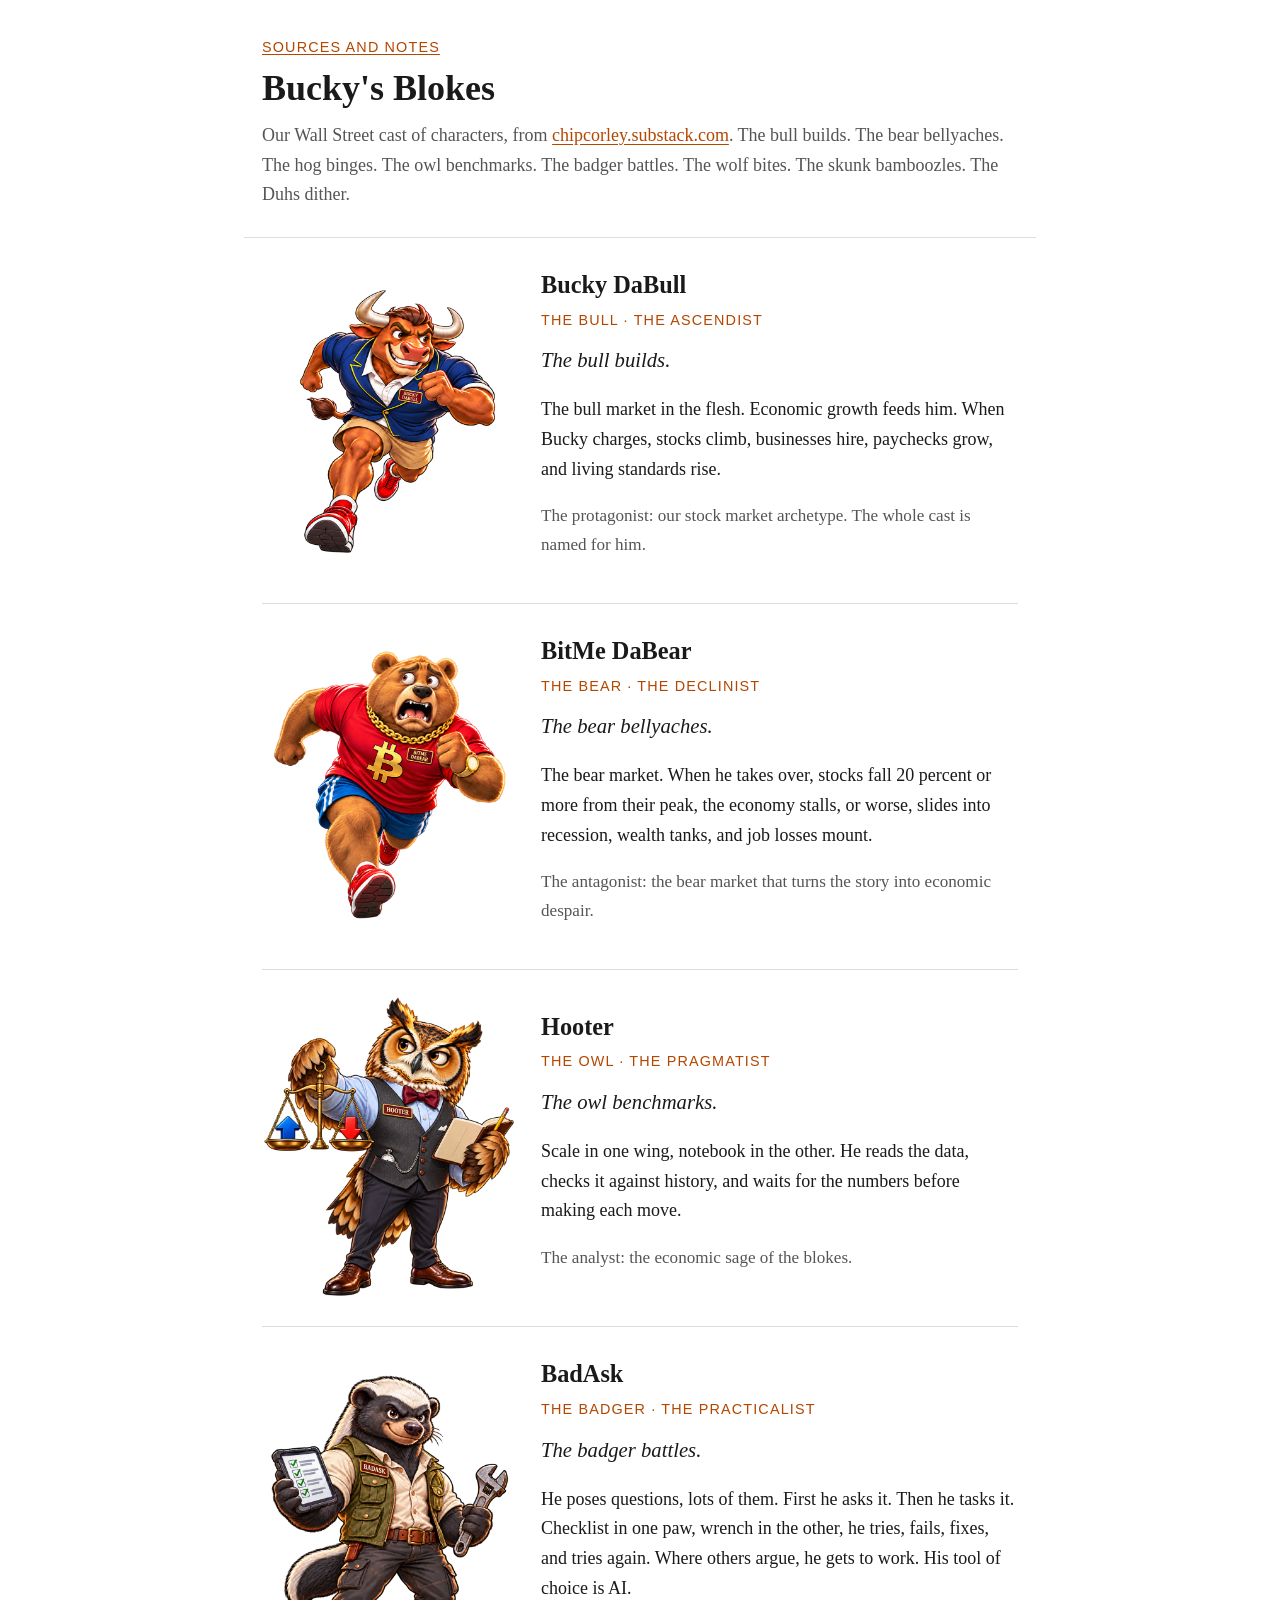
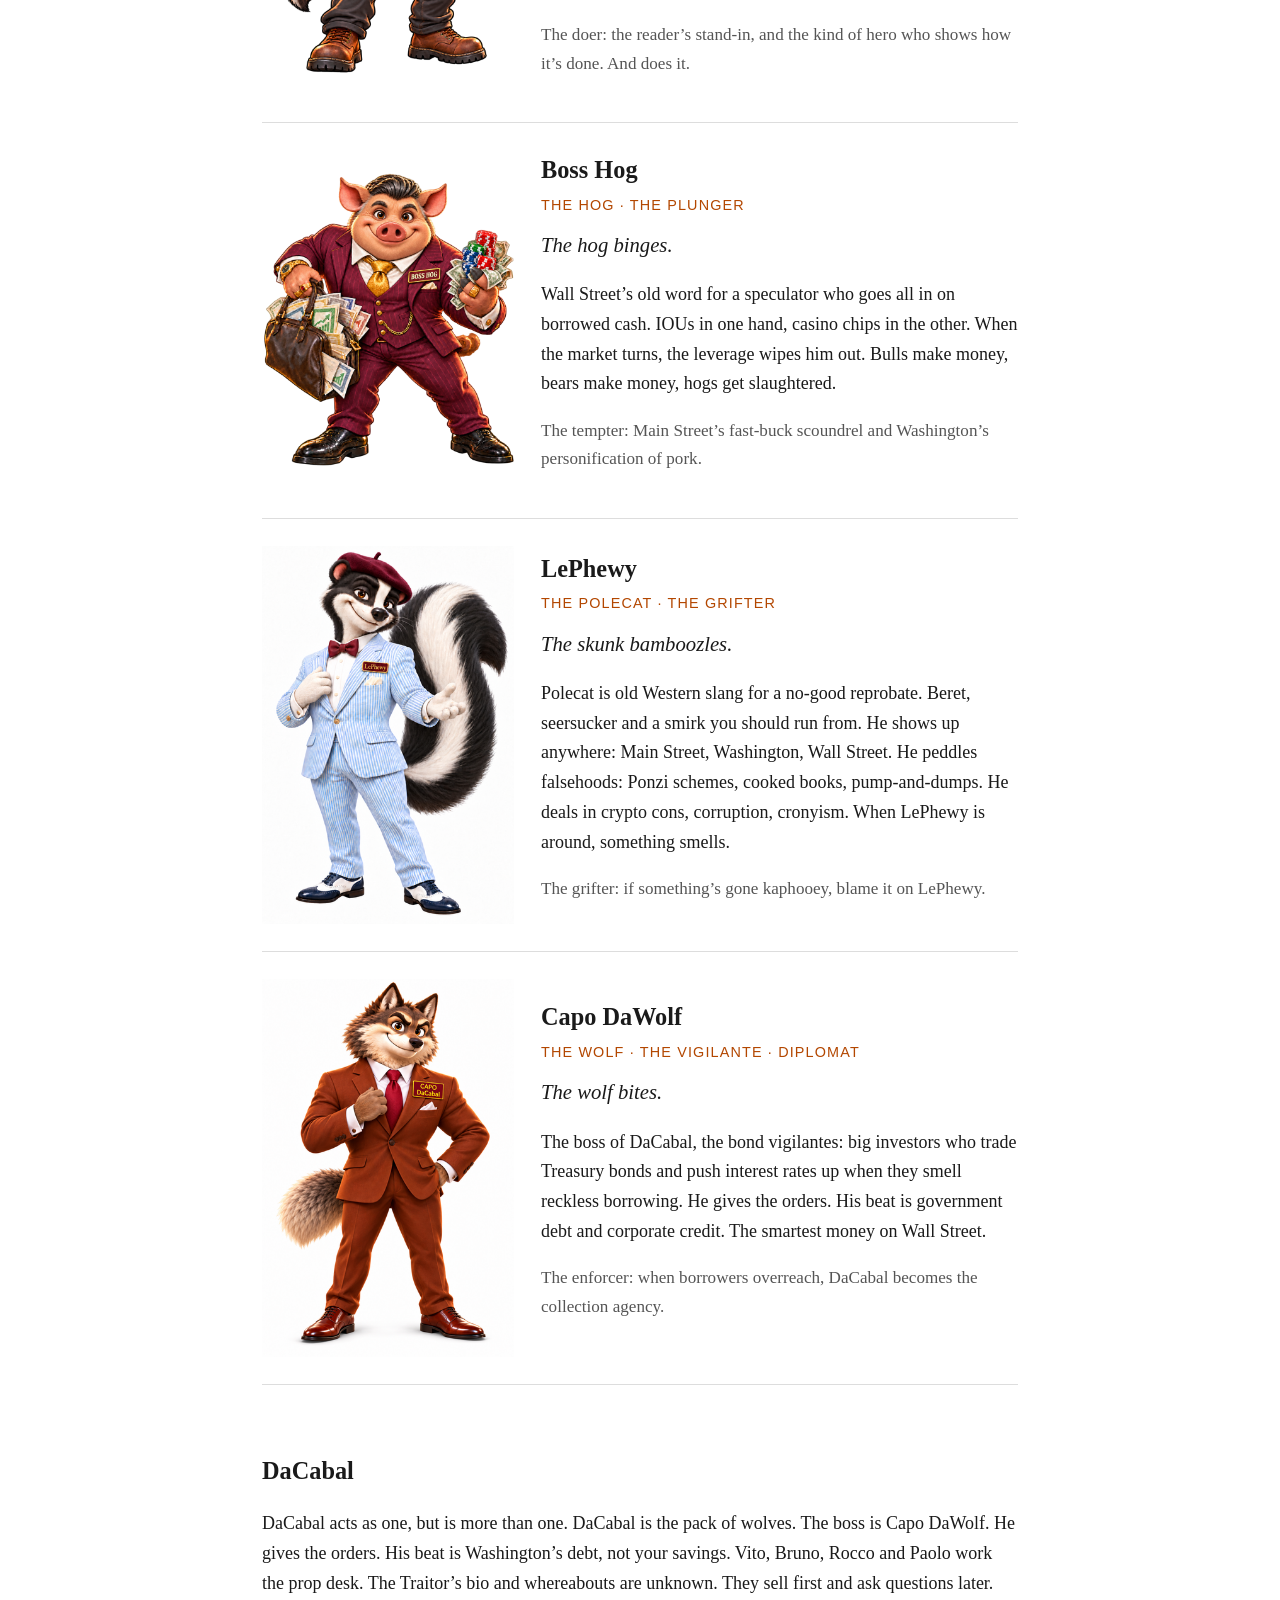
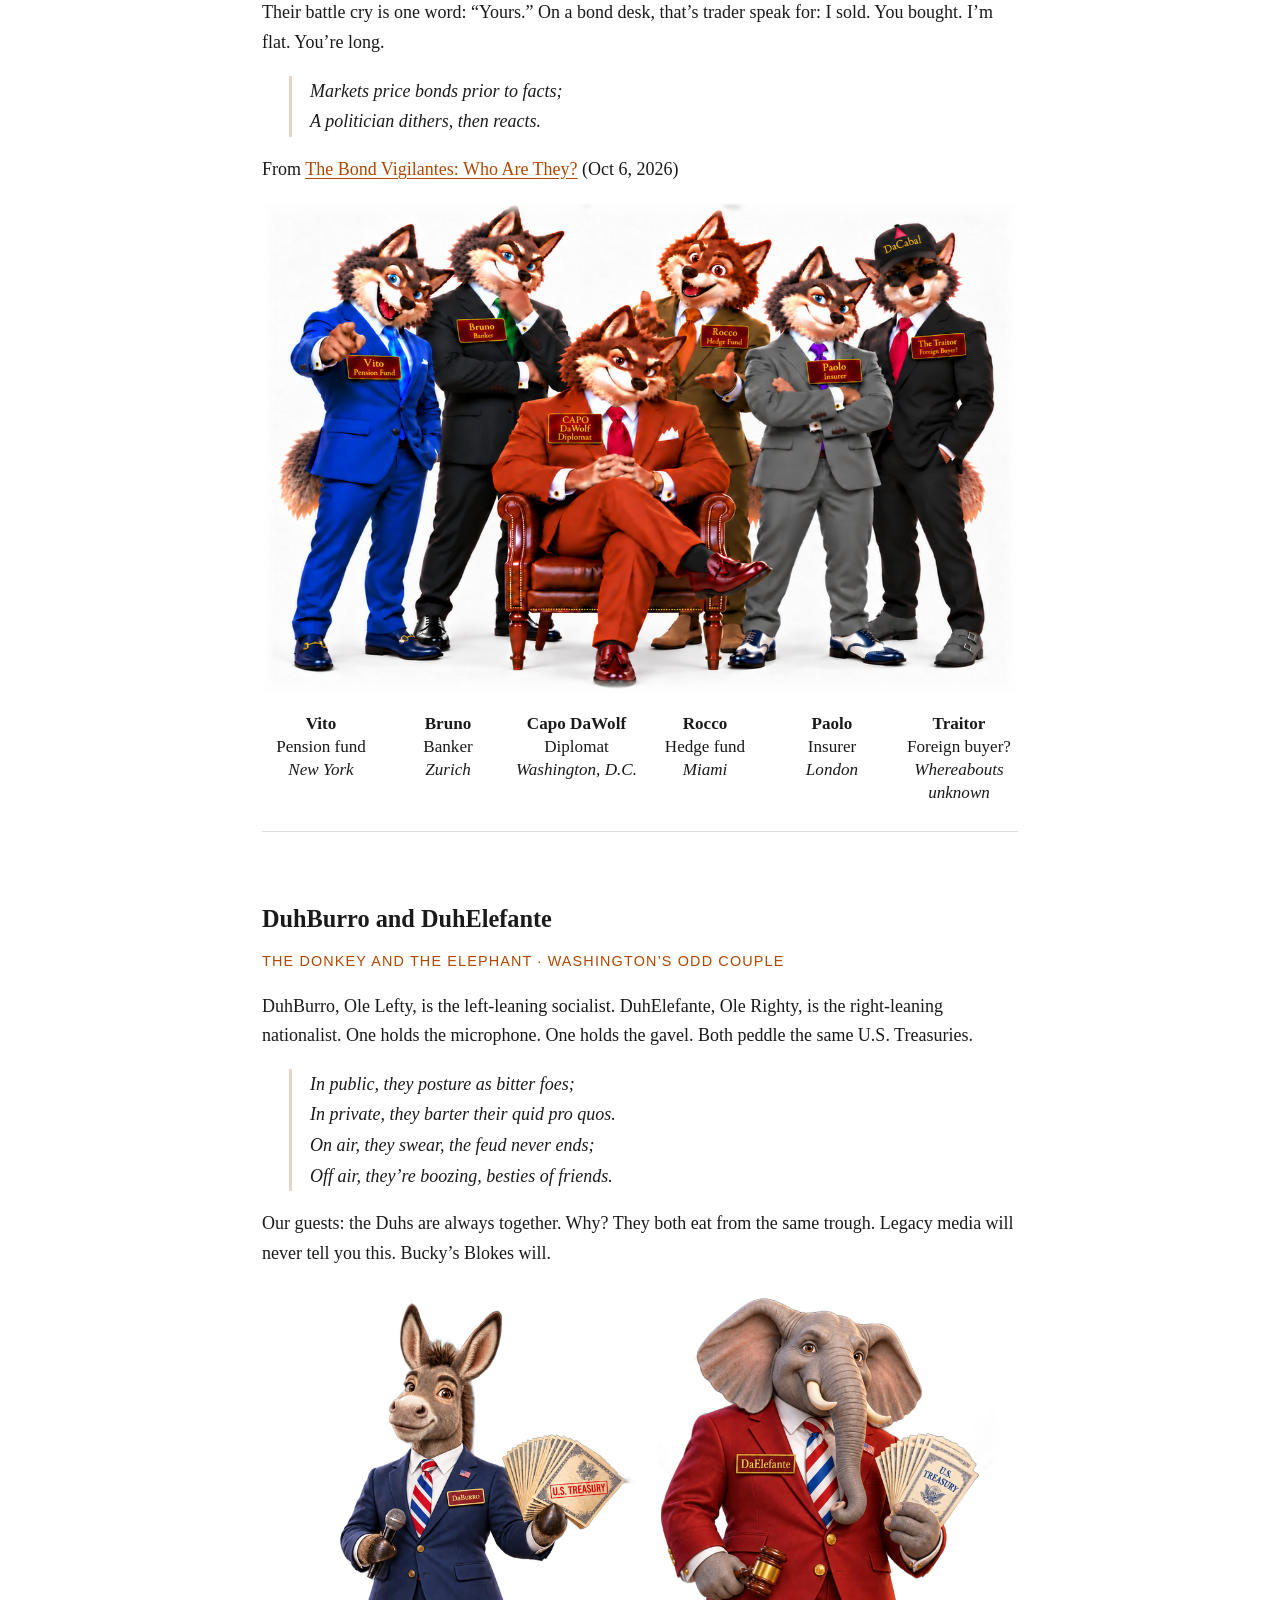
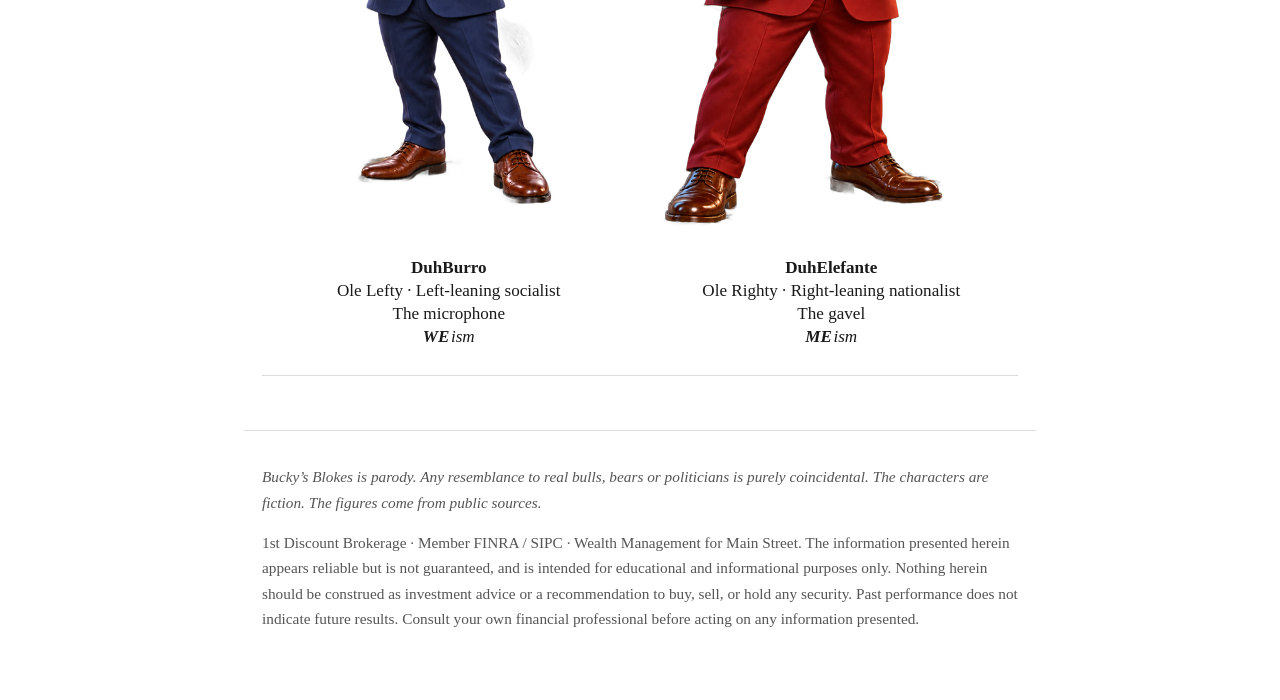
==== cast/index.html @ e404ce89 "Cast: Duhs' politics on the profile, couplet moved to DaCabal; episode: bridged six questions, every" ====
<!doctype html>
<html lang="en">
<head>
<meta charset="utf-8">
<meta name="viewport" content="width=device-width, initial-scale=1">
<title>Bucky's Blokes: The Cast</title>
<meta name="description" content="Meet Bucky's Blokes, the Wall Street cast of characters in William &quot;Chip&quot; Corley's Substack.">
<link rel="stylesheet" href="../assets/site.css?v=14">
</head>
<body>
<a class="skip" href="#main">Skip to content</a>
<header>
  <p class="kicker"><a href="../">Sources and Notes</a></p>
  <h1>Bucky's Blokes</h1>
  <p class="lead">Our Wall Street cast of characters, from <a href="https://chipcorley.substack.com">chipcorley.substack.com</a>. The bull builds. The bear bellyaches. The hog binges. The owl benchmarks. The badger battles. The wolf bites. The skunk bamboozles. The Duhs dither.</p>
</header>
<main id="main">
    <article class="bloke" id="bucky-dabull">
      <img src="../assets/cast/bucky-dabull.png?v=2" alt="A muscular bull in a navy blazer, khaki shorts and red sneakers, sprinting with a grin, wearing a BUCKY DABULL name tag." width="400" height="480">
      <div class="bloke-text">
        <h2>Bucky DaBull</h2>
        <p class="kicker">The Bull · The ascendist</p>
        <p class="verb">The bull builds.</p>
        <p>The bull market in the flesh. Economic growth feeds him. When Bucky charges, stocks climb, businesses hire, paychecks grow, and living standards rise.</p>
        <p class="role">The protagonist: our stock market archetype. The whole cast is named for him.</p>
      </div>
    </article>
    <article class="bloke" id="bitme-dabear">
      <img src="../assets/cast/bitme-dabear.png?v=2" alt="A wide-eyed bear in a red Bitcoin T-shirt, blue shorts, gold chain and red sneakers, running in alarm, wearing a BITME DABEAR name tag." width="400" height="480">
      <div class="bloke-text">
        <h2>BitMe DaBear</h2>
        <p class="kicker">The Bear · The declinist</p>
        <p class="verb">The bear bellyaches.</p>
        <p>The bear market. When he takes over, stocks fall 20 percent or more from their peak, the economy stalls, or worse, slides into recession, wealth tanks, and job losses mount.</p>
        <p class="role">The antagonist: the bear market that turns the story into economic despair.</p>
      </div>
    </article>
    <article class="bloke" id="hooter">
      <img src="../assets/cast/hooter.png?v=2" alt="An owl in a bow tie and vest holding a balance scale with an up arrow and a down arrow, and a notebook and pencil, wearing a HOOTER name tag." width="400" height="480">
      <div class="bloke-text">
        <h2>Hooter</h2>
        <p class="kicker">The Owl · The pragmatist</p>
        <p class="verb">The owl benchmarks.</p>
        <p>Scale in one wing, notebook in the other. He reads the data, checks it against history, and waits for the numbers before making each move.</p>
        <p class="role">The analyst: the economic sage of the blokes.</p>
      </div>
    </article>
    <article class="bloke" id="badask">
      <img src="../assets/cast/badask.png?v=2" alt="A badger in a work vest, cargo pants and boots, holding a checklist tablet and a wrench, wearing a BADASK name tag." width="400" height="480">
      <div class="bloke-text">
        <h2>BadAsk</h2>
        <p class="kicker">The Badger · The practicalist</p>
        <p class="verb">The badger battles.</p>
        <p>He poses questions, lots of them. First he asks it. Then he tasks it. Checklist in one paw, wrench in the other, he tries, fails, fixes, and tries again. Where others argue, he gets to work. His tool of choice is AI.</p>
        <p class="role">The doer: the reader’s stand-in, and the kind of hero who shows how it’s done. And does it.</p>
      </div>
    </article>
    <article class="bloke" id="boss-hog">
      <img src="../assets/cast/boss-hog.png?v=2" alt="A hog in a maroon pinstripe suit and gold tie, carrying a bag stuffed with stock certificates and a fistful of casino chips and cash, wearing a BOSS HOG name tag." width="400" height="480">
      <div class="bloke-text">
        <h2>Boss Hog</h2>
        <p class="kicker">The Hog · The plunger</p>
        <p class="verb">The hog binges.</p>
        <p>Wall Street’s old word for a speculator who goes all in on borrowed cash. IOUs in one hand, casino chips in the other. When the market turns, the leverage wipes him out. Bulls make money, bears make money, hogs get slaughtered.</p>
        <p class="role">The tempter: Main Street’s fast-buck scoundrel and Washington’s personification of pork.</p>
      </div>
    </article>
    <article class="bloke" id="lephewy">
      <img src="../assets/cast/lephewy.png?v=1" alt="A smiling skunk in a red beret, a light blue seersucker suit and a red bow tie, one paw on his lapel and the other held out, wearing a LePhewy name tag." width="400" height="600">
      <div class="bloke-text">
        <h2>LePhewy</h2>
        <p class="kicker">The Polecat · The grifter</p>
        <p class="verb">The skunk bamboozles.</p>
        <p>Polecat is old Western slang for a no-good reprobate. Beret, seersucker and a smirk you should run from. He shows up anywhere: Main Street, Washington, Wall Street. He peddles falsehoods: Ponzi schemes, cooked books, pump-and-dumps. He deals in crypto cons, corruption, cronyism. When LePhewy is around, something smells.</p>
        <p class="role">The grifter: if something’s gone kaphooey, blame it on LePhewy.</p>
      </div>
    </article>
    <article class="bloke" id="capo-dawolf">
      <img src="../assets/cast/capo-dawolf.png?v=2" alt="A red-brown wolf in a rust-colored suit and red tie, one paw on his lapel and one on his hip, wearing a CAPO DaCabal name tag." width="400" height="600">
      <div class="bloke-text">
        <h2>Capo DaWolf</h2>
        <p class="kicker">The Wolf · The vigilante · Diplomat</p>
        <p class="verb">The wolf bites.</p>
        <p>The boss of DaCabal, the bond vigilantes: big investors who trade Treasury bonds and push interest rates up when they smell reckless borrowing. He gives the orders. His beat is government debt and corporate credit. The smartest money on Wall Street.</p>
        <p class="role">The enforcer: when borrowers overreach, DaCabal becomes the collection agency.</p>
      </div>
    </article>
    <section class="cabal" id="da-cabal" aria-labelledby="da-cabal-h">
      <h2 id="da-cabal-h">DaCabal</h2>
      <p>DaCabal acts as one, but is more than one. DaCabal is the pack of wolves. The boss is Capo DaWolf. He gives the orders. His beat is Washington’s debt, not your savings. Vito, Bruno, Rocco and Paolo work the prop desk. The Traitor’s bio and whereabouts are unknown. They sell first and ask questions later. Their battle cry is one word: “Yours.” On a bond desk, that’s trader speak for: I sold. You bought. I’m flat. You’re long.</p>
      <p class="verse"><em>Markets price bonds prior to facts;<br>
      A politician dithers, then reacts.</em></p>
      <p class="role">From <a href="https://chipcorley.substack.com/p/the-bond-vigilantes-who-are-they">The Bond Vigilantes: Who Are They?</a> (Oct 6, 2026)</p>
      <img class="crew" src="../assets/cast/dacabal-crew.png?v=8" alt="Six suited wolves on white. Capo DaWolf, Diplomat, in a rust suit and oxblood tassel loafers, sits in a leather chair. Around him: Vito, Pension Fund, in royal blue with navy horsebit loafers; Bruno, Banker, in black pinstripe with black oxfords; Rocco, Hedge Fund, in olive with tan suede Chelsea boots; Paolo, Insurer, in gray with navy-and-white spectator shoes; and a wolf in a DaCabal cap and sunglasses whose name tag reads The Traitor, Foreign Buyer?, in black with gray monk-strap shoes." width="1200" height="779">
      <ul class="crew-grid">
        <li><b>Vito</b>Pension fund<br><i>New York</i></li>
        <li><b>Bruno</b>Banker<br><i>Zurich</i></li>
        <li><b>Capo DaWolf</b>Diplomat<br><i>Washington,&nbsp;D.C.</i></li>
        <li><b>Rocco</b>Hedge fund<br><i>Miami</i></li>
        <li><b>Paolo</b>Insurer<br><i>London</i></li>
        <li><b>Traitor</b>Foreign buyer?<br><i style="white-space:normal">Whereabouts unknown</i></li>
      </ul>
    </section>
    <section class="cabal" id="duhburro-duhelefante" aria-labelledby="duh-h">
      <h2 id="duh-h">DuhBurro and DuhElefante</h2>
      <p class="kicker">The Donkey and the Elephant · Washington’s odd couple</p>
      <p>DuhBurro, Ole Lefty, is the left-leaning socialist. DuhElefante, Ole Righty, is the right-leaning nationalist. One holds the microphone. One holds the gavel. Both peddle the same U.S.&nbsp;Treasuries.</p>
      <p class="verse"><em>In public, they posture as bitter foes;<br>
      In private, they barter their quid pro quos.<br>
      On air, they swear, the feud never ends;<br>
      Off air, they’re boozing, besties of friends.</em></p>
      <p class="role">Our guests: the Duhs are always together. Why? They both eat from the same trough. Legacy media will never tell you this. Bucky’s Blokes will.</p>
      <img class="crew" src="../assets/cast/duh-pair.png?v=1" alt="A donkey in a navy suit holding a microphone and an elephant in a red suit holding a gavel, standing side by side on white, each fanning a stack of U.S. Treasury notes." width="1200" height="874">
      <ul class="crew-grid duo">
        <li><b>DuhBurro</b>Ole Lefty · Left-leaning socialist<br>The microphone<br><i><strong>WE</strong>ism</i></li>
        <li><b>DuhElefante</b>Ole Righty · Right-leaning nationalist<br>The gavel<br><i><strong>ME</strong>ism</i></li>
      </ul>
    </section>
</main>
<footer>
  <p><em>Bucky’s Blokes is parody. Any resemblance to real bulls, bears or politicians is purely coincidental. The characters are fiction. The figures come from public sources.</em></p>
  <p>1st Discount Brokerage · Member FINRA / SIPC · Wealth Management for Main Street. The information presented herein appears reliable but is not guaranteed, and is intended for educational and informational purposes only. Nothing herein should be construed as investment advice or a recommendation to buy, sell, or hold any security. Past performance does not indicate future results. Consult your own financial professional before acting on any information presented.</p>
</footer>
</body>
</html>
---- assets/site.css ----
:root {
  --bg: #ffffff;
  --text: #1a1a1a;
  --muted: #555555;
  --accent: #b34700;
  --rule: #dddddd;
  --card: #f7f5f2;
}
@media (prefers-color-scheme: dark) {
  :root {
    --bg: #121212;
    --text: #f2f2f2;
    --muted: #b8b8b8;
    --accent: #ff9a4d;
    --rule: #333333;
    --card: #1c1c1c;
  }
}
* { box-sizing: border-box; }
html { font-size: 112.5%; }
body {
  margin: 0;
  background: var(--bg);
  color: var(--text);
  font-family: Georgia, "Times New Roman", serif;
  line-height: 1.65;
}
.skip {
  position: absolute; left: -9999px; top: 0;
  background: var(--accent); color: var(--bg); padding: 0.5rem 1rem;
}
.skip:focus { left: 1rem; }
header, main, footer { max-width: 44rem; margin: 0 auto; padding: 0 1rem; }
header { padding-top: 2rem; border-bottom: 1px solid var(--rule); }
.kicker {
  font-family: Arial, Helvetica, sans-serif; font-size: 0.8rem;
  letter-spacing: 0.08em; text-transform: uppercase; color: var(--accent); margin: 0;
}
h1 { font-size: 2rem; line-height: 1.2; margin: 0.4rem 0 0.6rem; }
h2 { font-size: 1.35rem; margin: 2.2rem 0 0.6rem; }
.lead { color: var(--muted); margin: 0 0 1.5rem; }
a { color: var(--accent); text-underline-offset: 0.15em; }
a:focus-visible { outline: 3px solid var(--accent); outline-offset: 2px; }
.note { background: var(--card); border-left: 4px solid var(--accent); padding: 0.8rem 1rem; margin: 1rem 0; }
.note p { margin: 0; }
ul.articles { list-style: none; padding: 0; }
ul.articles li { padding: 0.9rem 0; border-bottom: 1px solid var(--rule); }
ul.articles .date { display: block; color: var(--muted); font-size: 0.9rem; }
footer { margin-top: 3rem; padding-top: 1rem; padding-bottom: 3rem; border-top: 1px solid var(--rule); color: var(--muted); font-size: 0.85rem; }

/* Collapsible articles and sections */
.visually-hidden { position: absolute; width: 1px; height: 1px; overflow: hidden; clip: rect(0 0 0 0); white-space: nowrap; }
details.article { border-bottom: 1px solid var(--rule); }
details.article > summary {
  display: grid; grid-template-columns: 8.5rem 1fr; gap: 1rem; align-items: baseline;
  padding: 1rem 0; cursor: pointer; list-style: none; font-size: 1.25rem; font-weight: bold;
}
details.article > summary::-webkit-details-marker, details.section > summary::-webkit-details-marker { display: none; }
details.article > summary .date {
  font-family: Arial, Helvetica, sans-serif; font-size: 0.85rem; font-weight: normal; color: var(--muted);
}
details.article > summary .title::before, details.section > summary h3::before {
  content: "\25B8"; display: inline-block; width: 1.2em; color: var(--accent);
}
details[open].article > summary .title::before, details[open].section > summary h3::before { content: "\25BE"; }
.article-body { padding: 0 0 1rem 9.5rem; }
details.section > summary { cursor: pointer; list-style: none; }
details.section > summary h3 { display: inline; font-size: 1.1rem; margin: 0; }
details.section { padding: 0.5rem 0; }
.section-body { padding: 0.3rem 0 0.6rem 1.2em; }
summary:focus-visible { outline: 3px solid var(--accent); outline-offset: 3px; }
@media (max-width: 36rem) {
  details.article > summary { grid-template-columns: 1fr; gap: 0.2rem; }
  .article-body { padding-left: 0; }
}

/* Footnotes group under each article title */
details.group > summary { cursor: pointer; list-style: none; padding: 0.4rem 0; }
details.group > summary::-webkit-details-marker { display: none; }
details.group > summary h3 { display: inline; font-size: 1.15rem; margin: 0; }
details.group > summary h3::before { content: "\25B8"; display: inline-block; width: 1.2em; color: var(--accent); }
details[open].group > summary h3::before { content: "\25BE"; }
.group-body { padding-left: 1.2em; }
details.section > summary h4 { display: inline; font-size: 1.05rem; margin: 0; }
details.section > summary h4::before { content: "\25B8"; display: inline-block; width: 1.2em; color: var(--accent); }
details[open].section > summary h4::before { content: "\25BE"; }

/* Bucky's Blokes cast page */
.cast-link { margin: 1.2rem 0 0.4rem; font-weight: bold; }
article.bloke { display: grid; grid-template-columns: 14rem 1fr; gap: 1.5rem; align-items: center; padding: 1.5rem 0; border-bottom: 1px solid var(--rule); }
article.bloke img { width: 100%; height: auto; }
article.bloke h2 { margin: 0 0 0.2rem; }
article.bloke .kicker { margin-bottom: 0.6rem; }
article.bloke .verb { font-style: italic; font-size: 1.15rem; margin: 0 0 0.5rem; }
article.bloke .role { color: var(--muted); font-size: 0.95rem; }
@media (max-width: 36rem) { article.bloke { grid-template-columns: 1fr; } article.bloke img { max-width: 16rem; } }
section.cabal { padding: 1.5rem 0; border-bottom: 1px solid var(--rule); }
section.cabal img.crew { width: 100%; height: auto; border-radius: 6px; }
ul.crew-grid { list-style: none; padding: 0; margin: 1rem 0 0; display: grid; grid-template-columns: repeat(4, 1fr); gap: 1rem; }
ul.crew-grid li { text-align: center; }
ul.crew-grid img { width: 100%; height: auto; display: block; }
ul.crew-grid b { display: block; }
@media (max-width: 36rem) { ul.crew-grid { grid-template-columns: repeat(2, 1fr); } }
p.traitor { text-align: center; margin-top: 1rem; }
ul.crew-grid.six, ul.crew-grid { grid-template-columns: repeat(6, 1fr); gap: 0.5rem; margin-top: 0.5rem; }
ul.crew-grid li { font-size: 0.95rem; line-height: 1.35; }
@media (max-width: 36rem) { ul.crew-grid { grid-template-columns: repeat(3, 1fr); } }
ul.crew-grid i { white-space: nowrap; }
ul.crew-grid.duo { grid-template-columns: repeat(2, 1fr); }

.verse{margin:1em 0 1em 1.5em;padding-left:1em;border-left:3px solid #e2d6c8;line-height:1.7}
ul.crew-grid i strong { margin-right: 1.5px; }
.cast-nav { margin-top: 1.5rem; }
.cast-nav ul { list-style: none; padding: 0; display: flex; flex-wrap: wrap; gap: 0.5rem 1.5rem; }
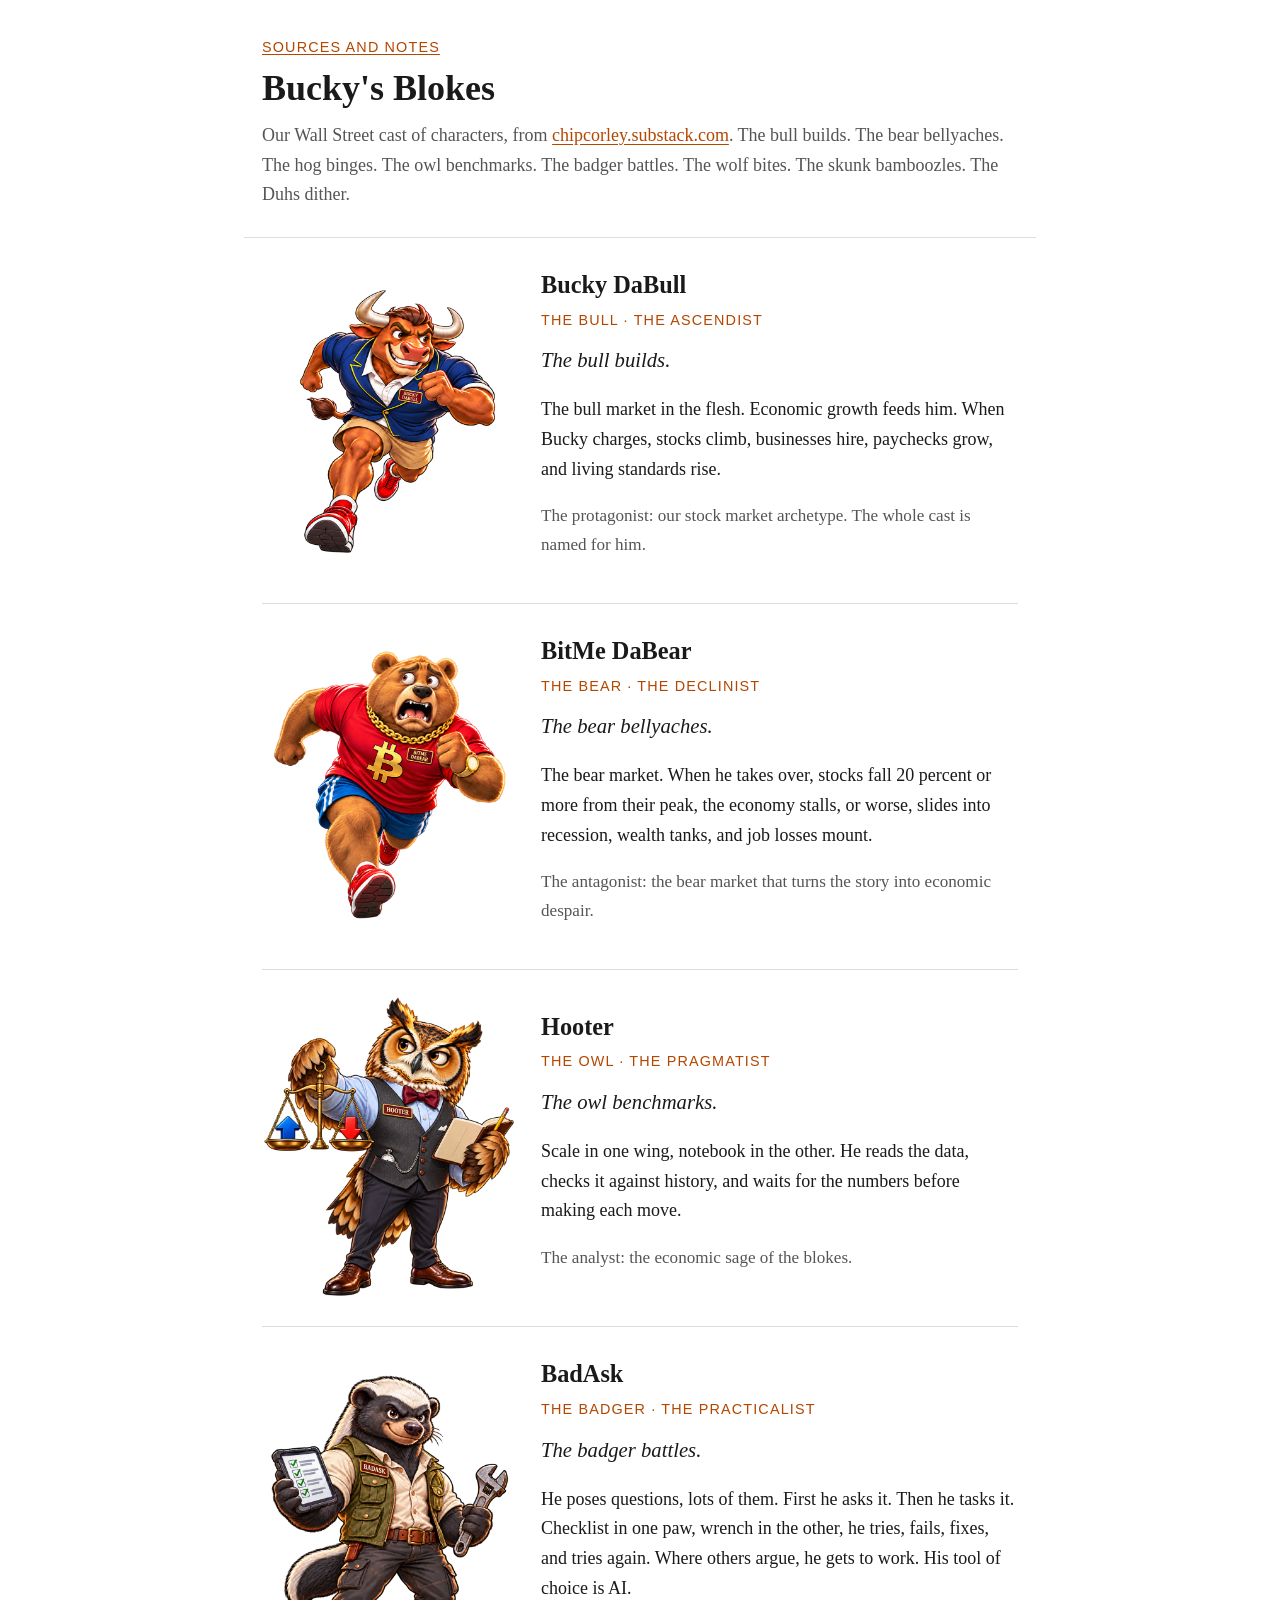
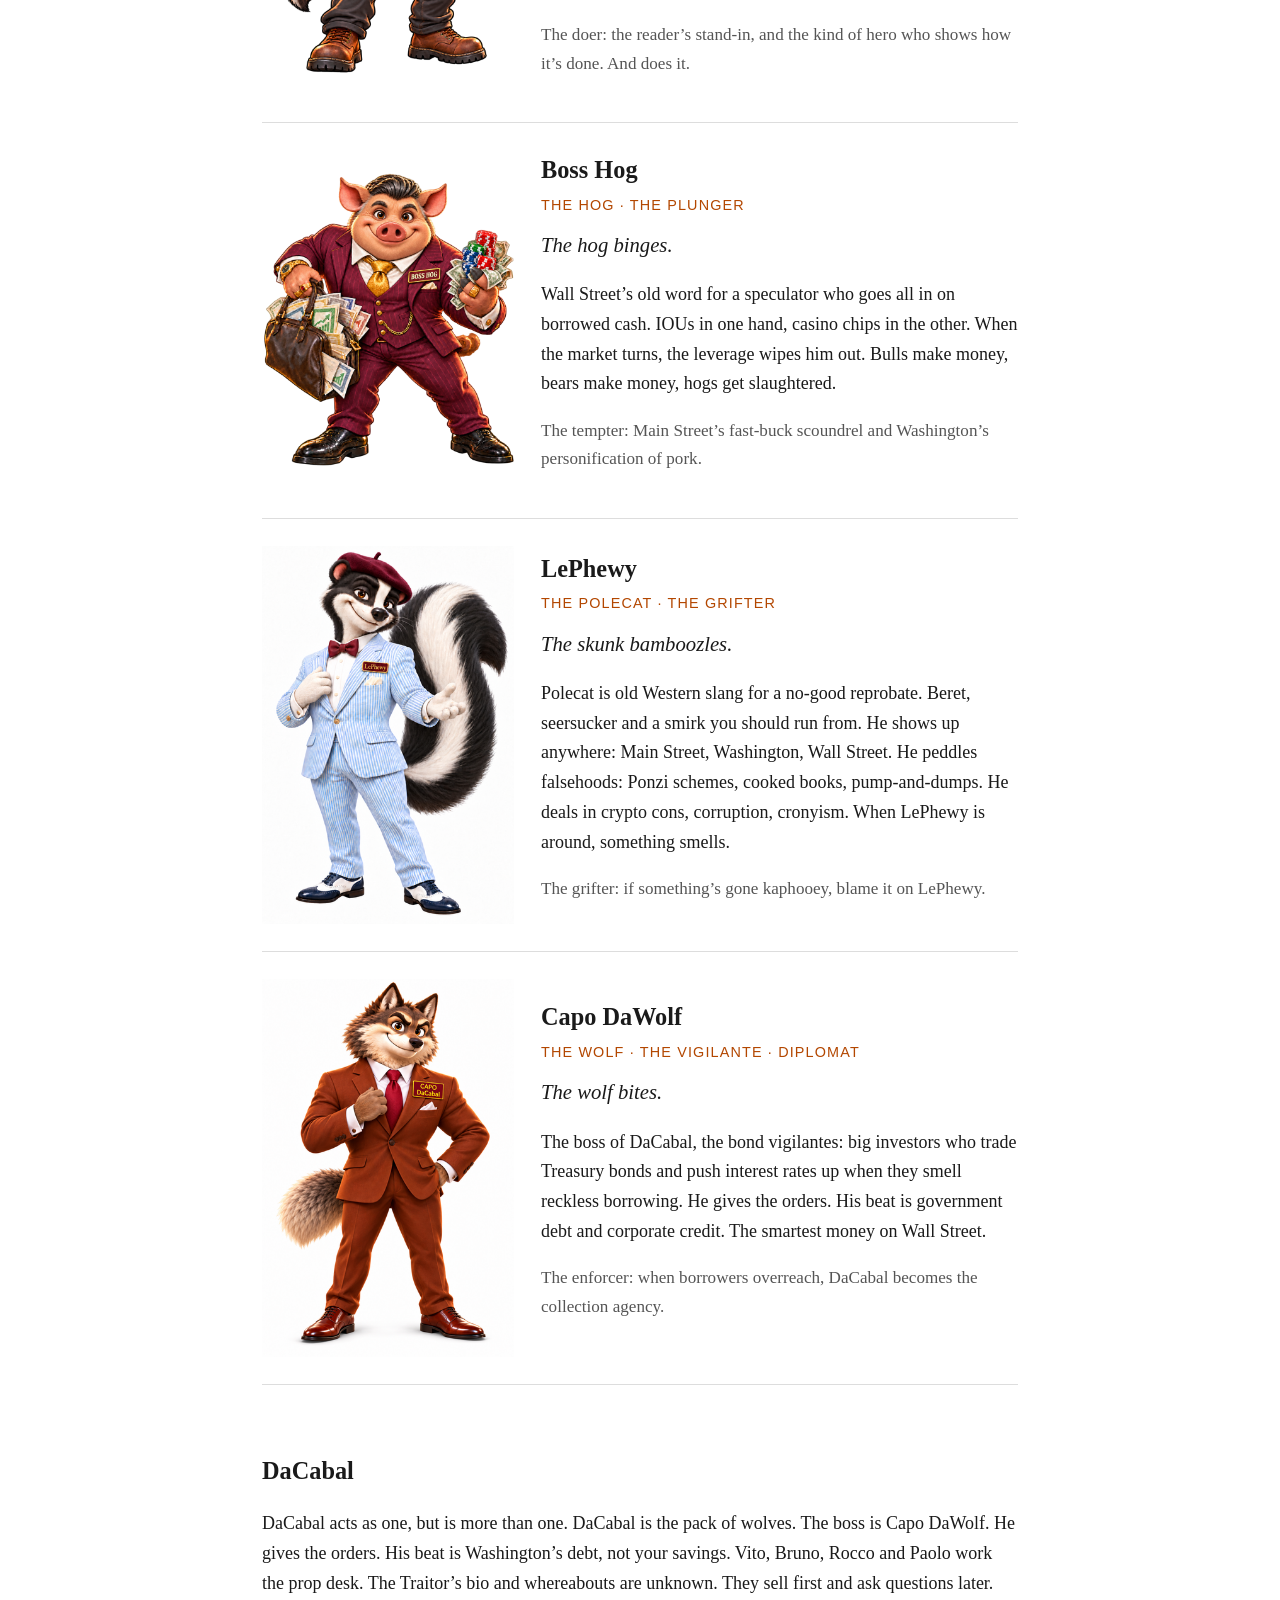
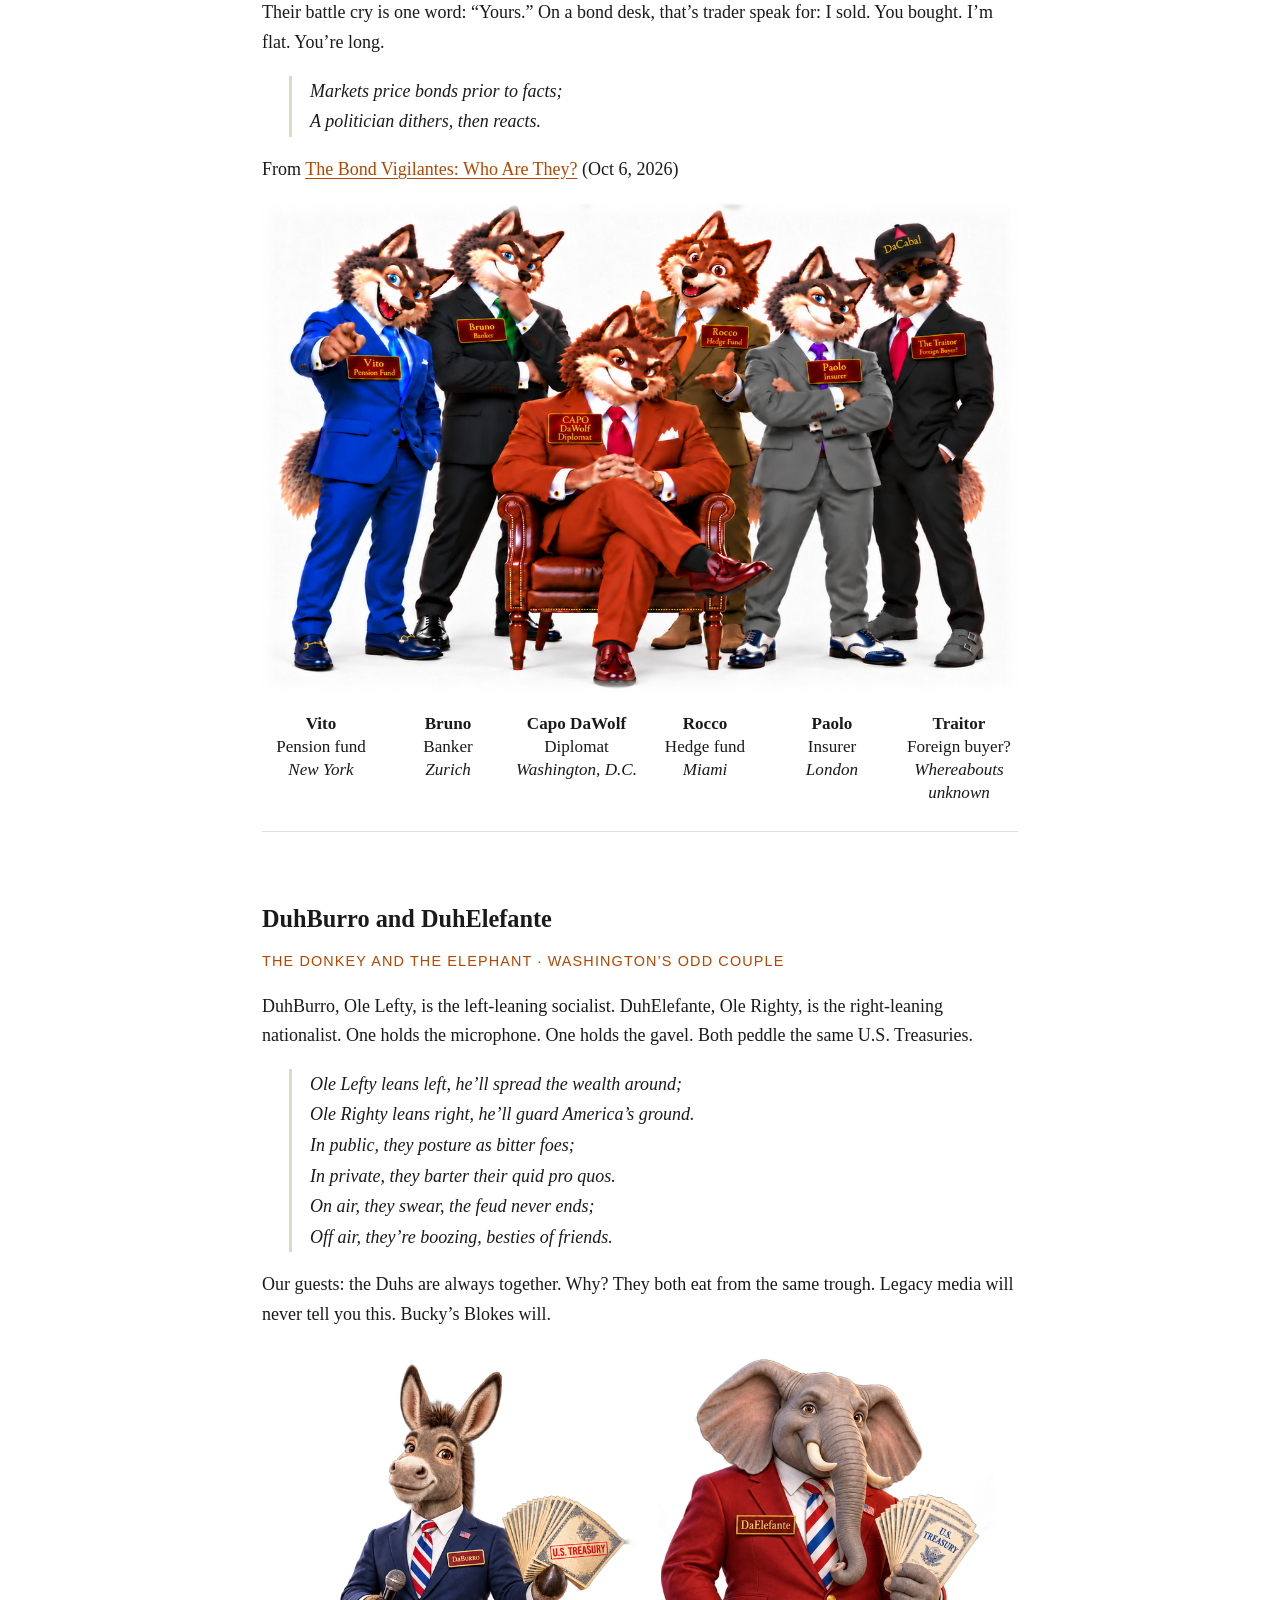
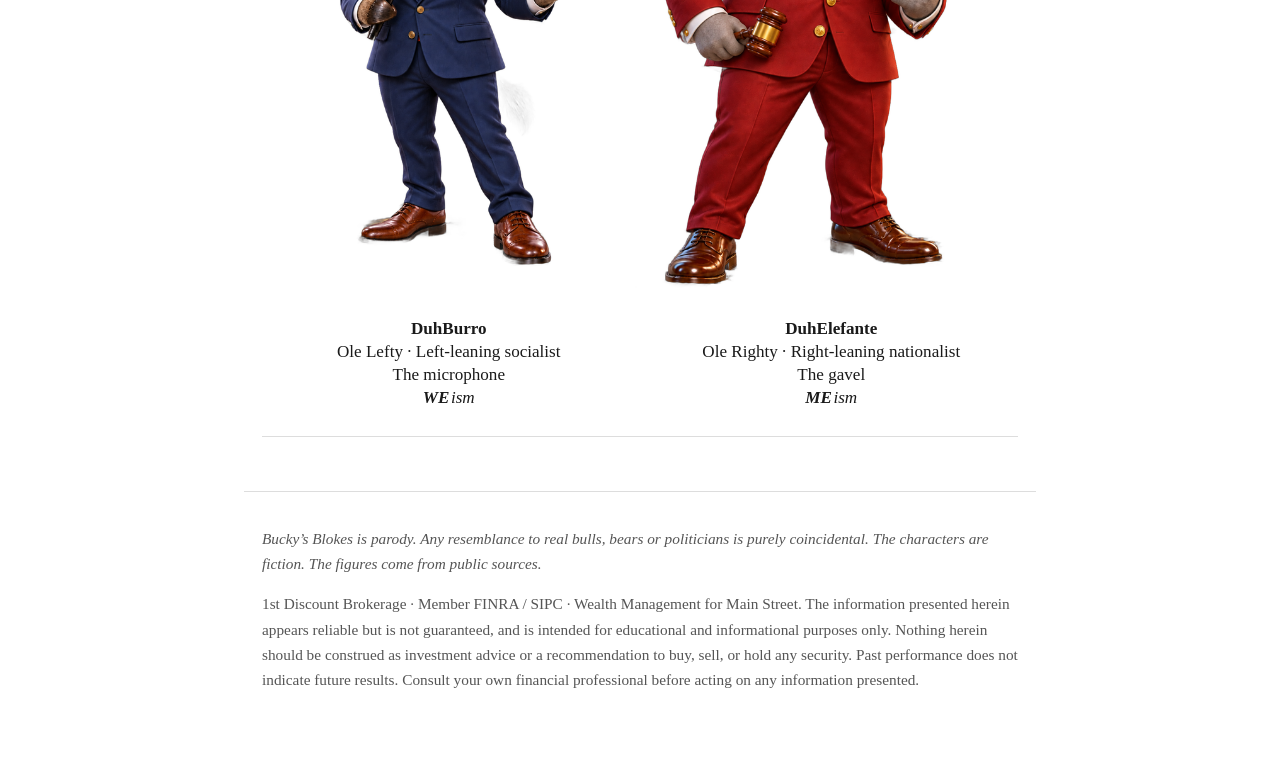
==== commit 4c6679f1: "Cast: Lefty/Righty couplet opens the Duhs' verse Co-Authored-By: Claude Opus 5.5 (1M context) <norep" ====
--- a/cast/index.html
+++ b/cast/index.html
@@ -105,7 +105,9 @@
       <h2 id="duh-h">DuhBurro and DuhElefante</h2>
       <p class="kicker">The Donkey and the Elephant · Washington’s odd couple</p>
       <p>DuhBurro, Ole Lefty, is the left-leaning socialist. DuhElefante, Ole Righty, is the right-leaning nationalist. One holds the microphone. One holds the gavel. Both peddle the same U.S.&nbsp;Treasuries.</p>
-      <p class="verse"><em>In public, they posture as bitter foes;<br>
+      <p class="verse"><em>Ole Lefty leans left, he’ll spread the wealth around;<br>
+      Ole Righty leans right, he’ll guard America’s ground.<br>
+      In public, they posture as bitter foes;<br>
       In private, they barter their quid pro quos.<br>
       On air, they swear, the feud never ends;<br>
       Off air, they’re boozing, besties of friends.</em></p>
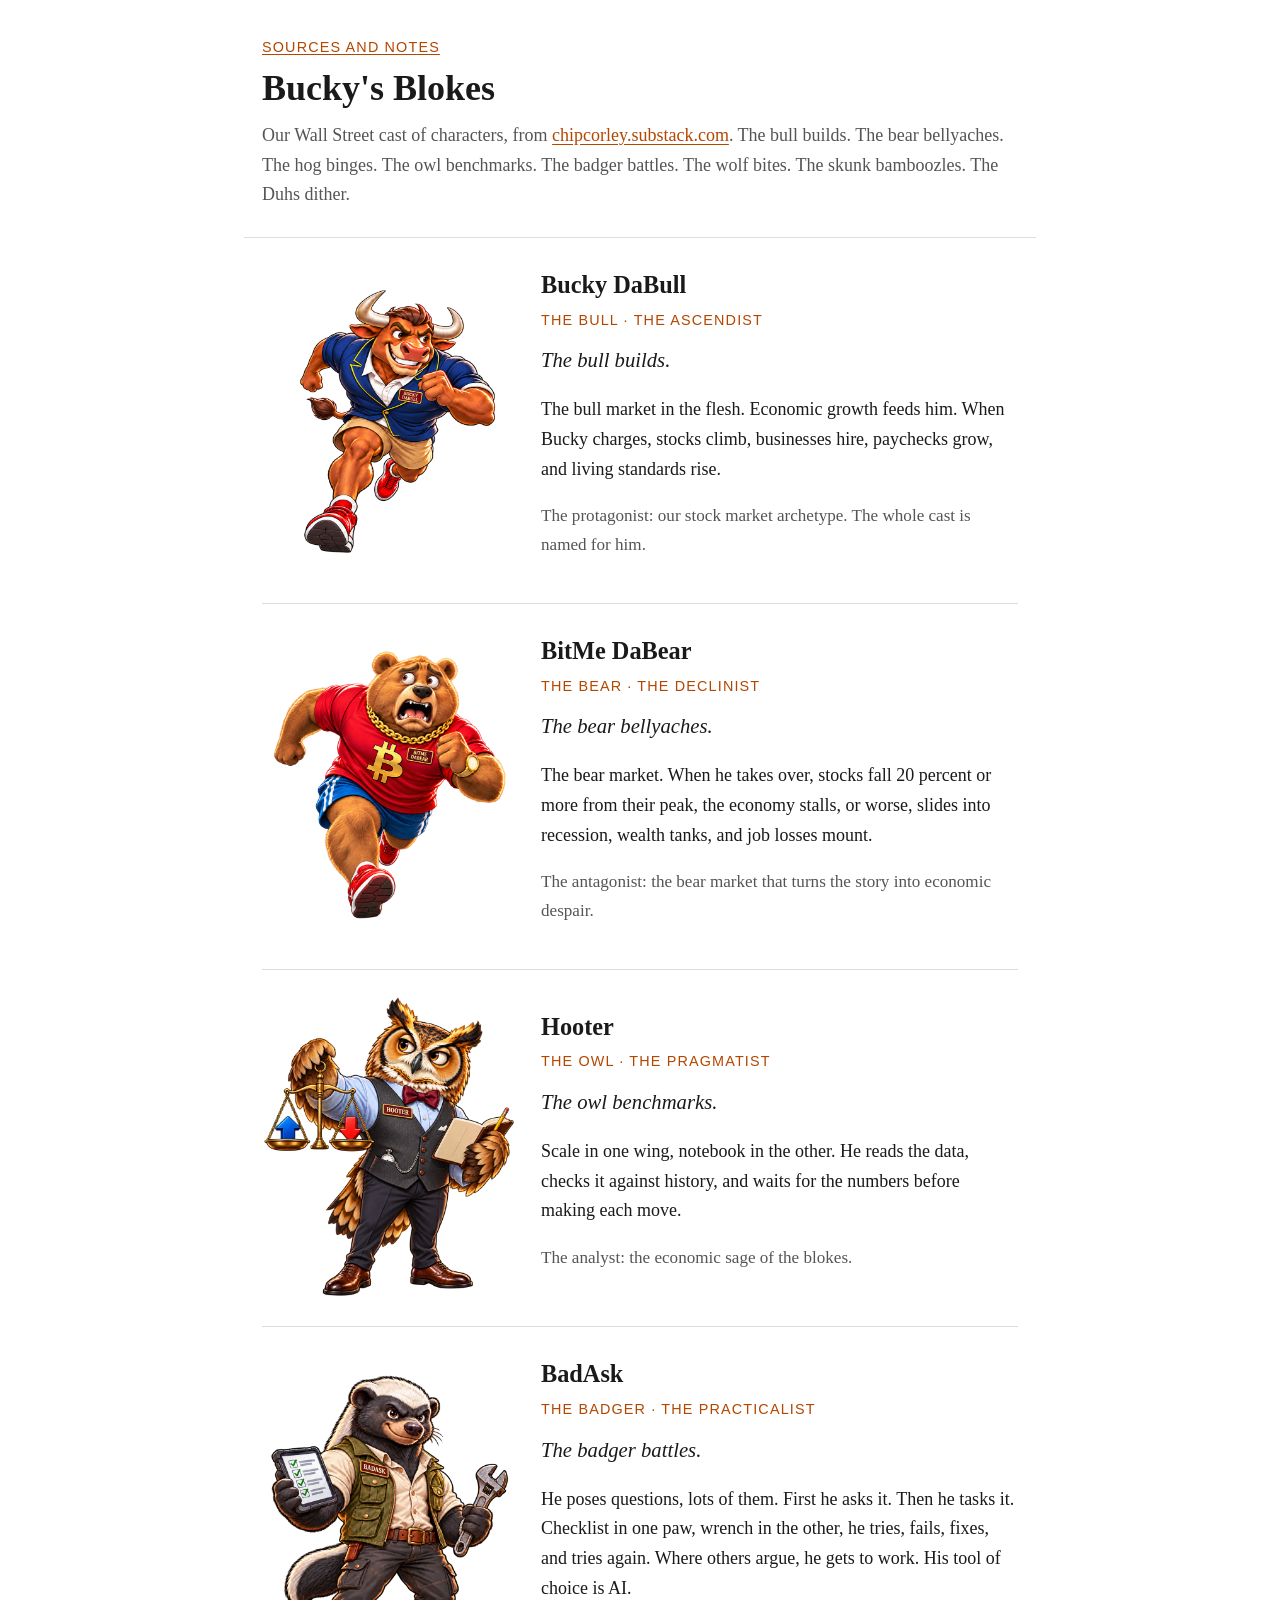
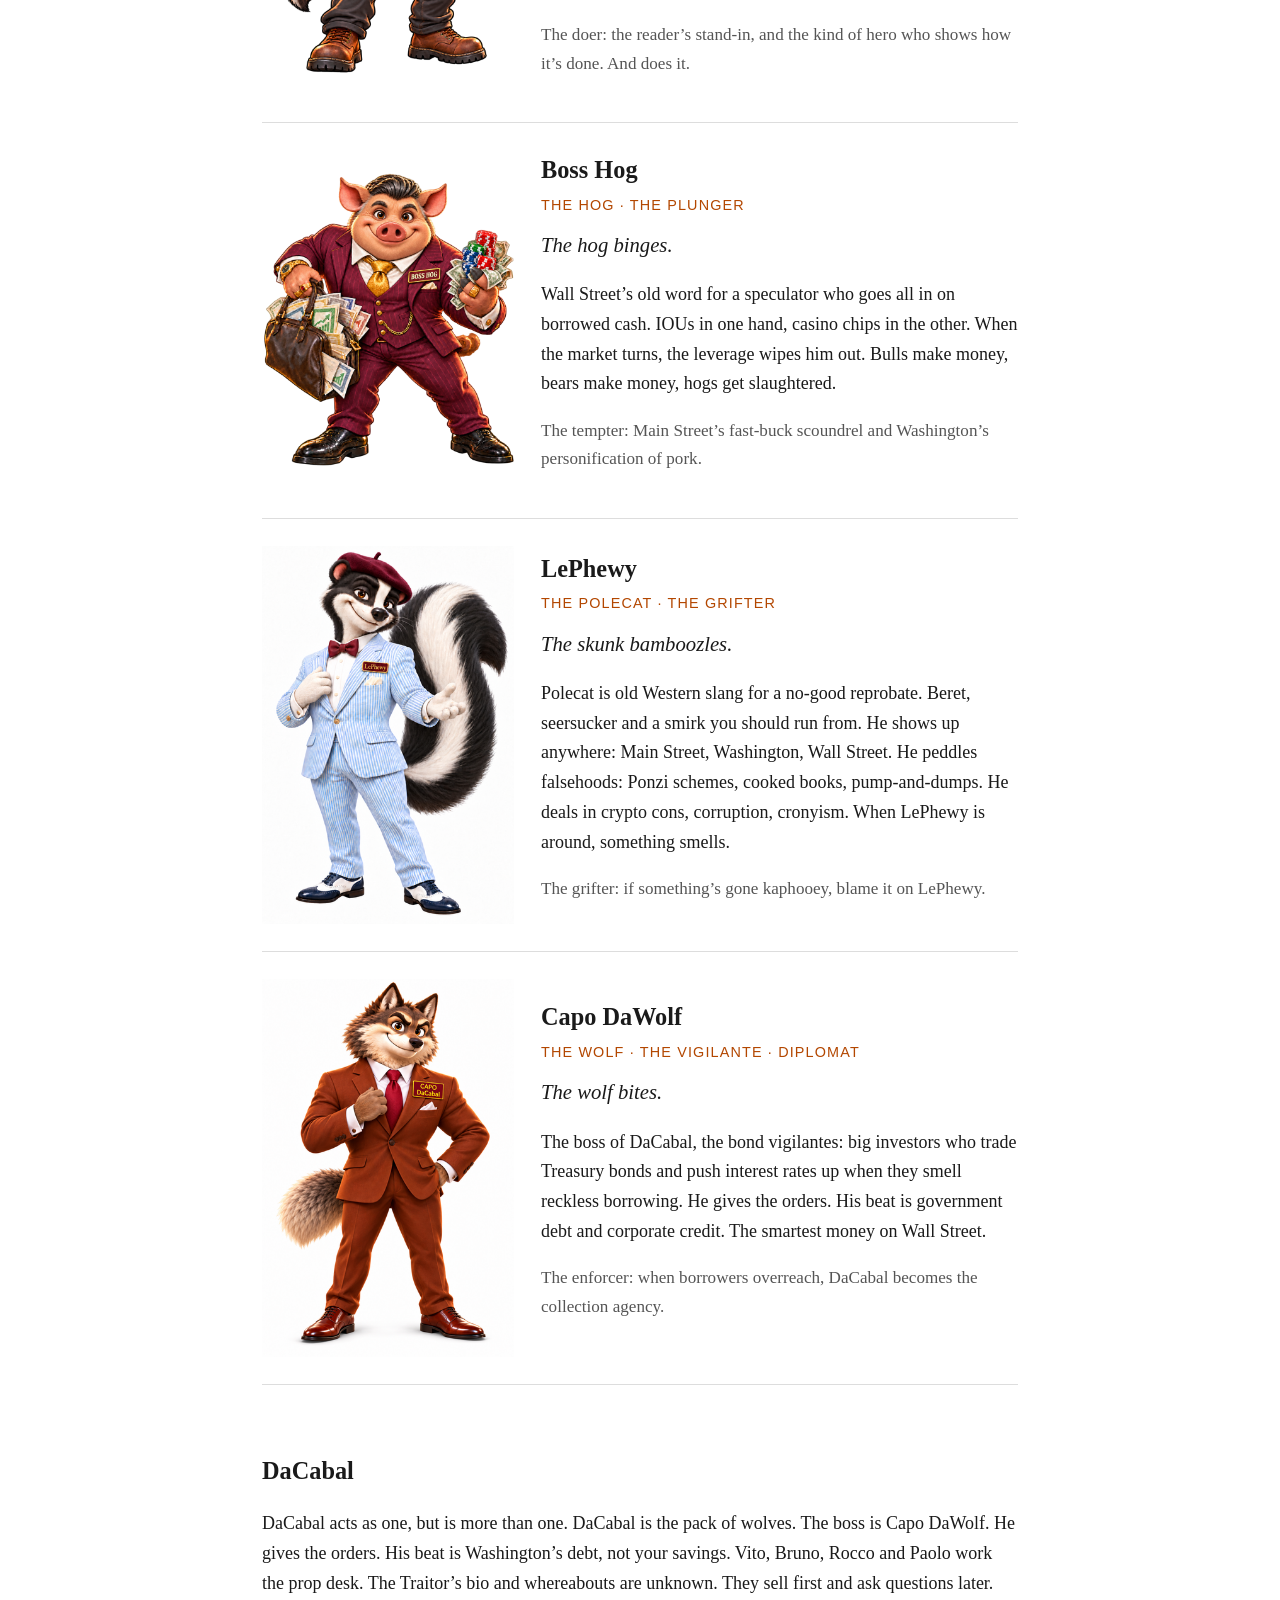
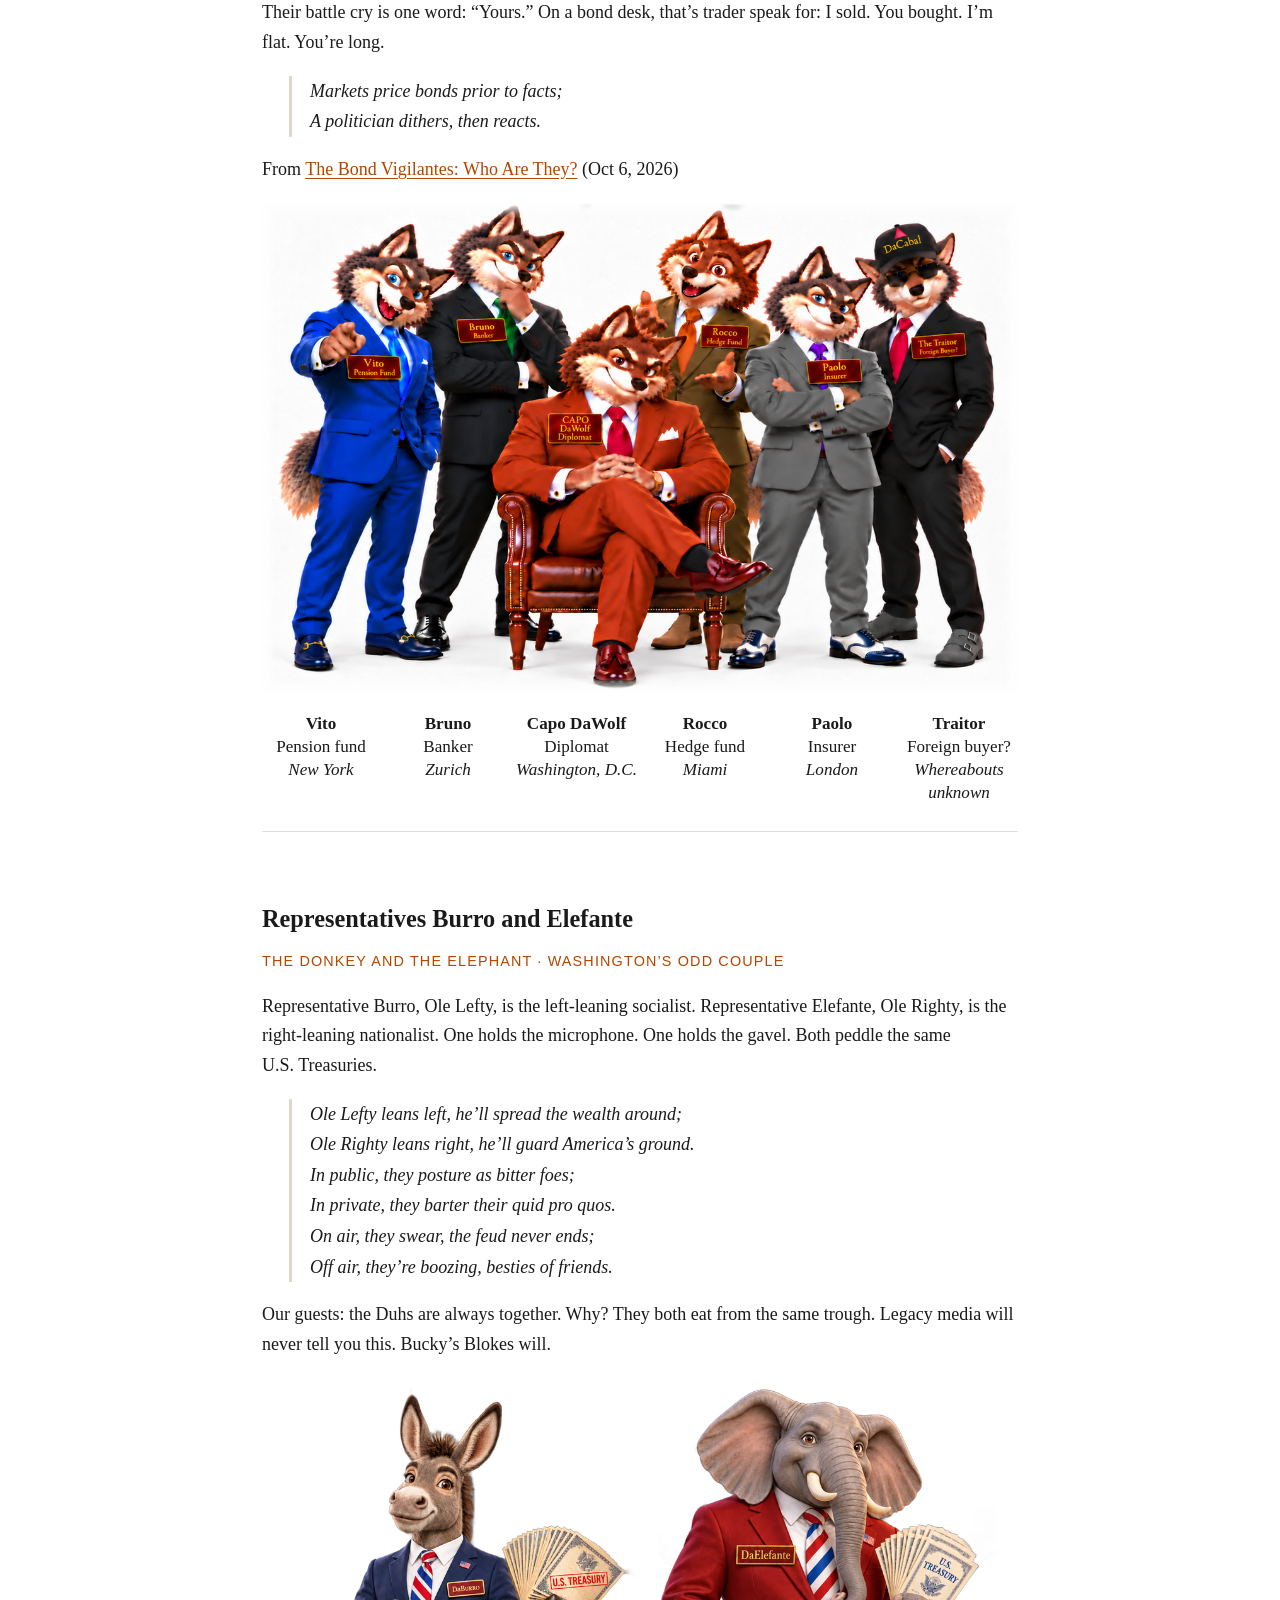
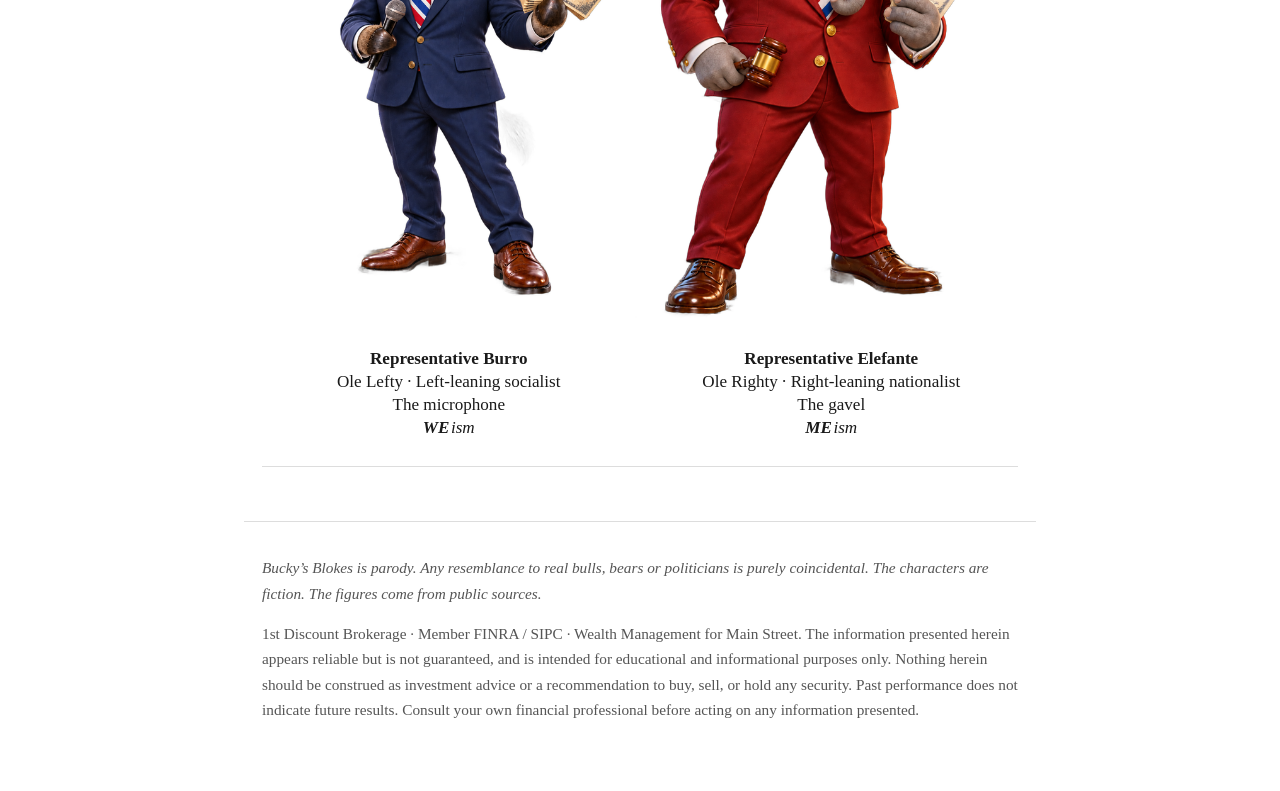
==== commit b2068878: "Cast page: Representatives Burro and Elefante Co-Authored-By: Claude Opus 5.5 (1M context) <noreply@" ====
--- a/cast/index.html
+++ b/cast/index.html
@@ -102,9 +102,9 @@
       </ul>
     </section>
     <section class="cabal" id="duhburro-duhelefante" aria-labelledby="duh-h">
-      <h2 id="duh-h">DuhBurro and DuhElefante</h2>
+      <h2 id="duh-h">Representatives Burro and Elefante</h2>
       <p class="kicker">The Donkey and the Elephant · Washington’s odd couple</p>
-      <p>DuhBurro, Ole Lefty, is the left-leaning socialist. DuhElefante, Ole Righty, is the right-leaning nationalist. One holds the microphone. One holds the gavel. Both peddle the same U.S.&nbsp;Treasuries.</p>
+      <p>Representative Burro, Ole Lefty, is the left-leaning socialist. Representative Elefante, Ole Righty, is the right-leaning nationalist. One holds the microphone. One holds the gavel. Both peddle the same U.S.&nbsp;Treasuries.</p>
       <p class="verse"><em>Ole Lefty leans left, he’ll spread the wealth around;<br>
       Ole Righty leans right, he’ll guard America’s ground.<br>
       In public, they posture as bitter foes;<br>
@@ -114,8 +114,8 @@
       <p class="role">Our guests: the Duhs are always together. Why? They both eat from the same trough. Legacy media will never tell you this. Bucky’s Blokes will.</p>
       <img class="crew" src="../assets/cast/duh-pair.png?v=1" alt="A donkey in a navy suit holding a microphone and an elephant in a red suit holding a gavel, standing side by side on white, each fanning a stack of U.S. Treasury notes." width="1200" height="874">
       <ul class="crew-grid duo">
-        <li><b>DuhBurro</b>Ole Lefty · Left-leaning socialist<br>The microphone<br><i><strong>WE</strong>ism</i></li>
-        <li><b>DuhElefante</b>Ole Righty · Right-leaning nationalist<br>The gavel<br><i><strong>ME</strong>ism</i></li>
+        <li><b>Representative Burro</b>Ole Lefty · Left-leaning socialist<br>The microphone<br><i><strong>WE</strong>ism</i></li>
+        <li><b>Representative Elefante</b>Ole Righty · Right-leaning nationalist<br>The gavel<br><i><strong>ME</strong>ism</i></li>
       </ul>
     </section>
 </main>
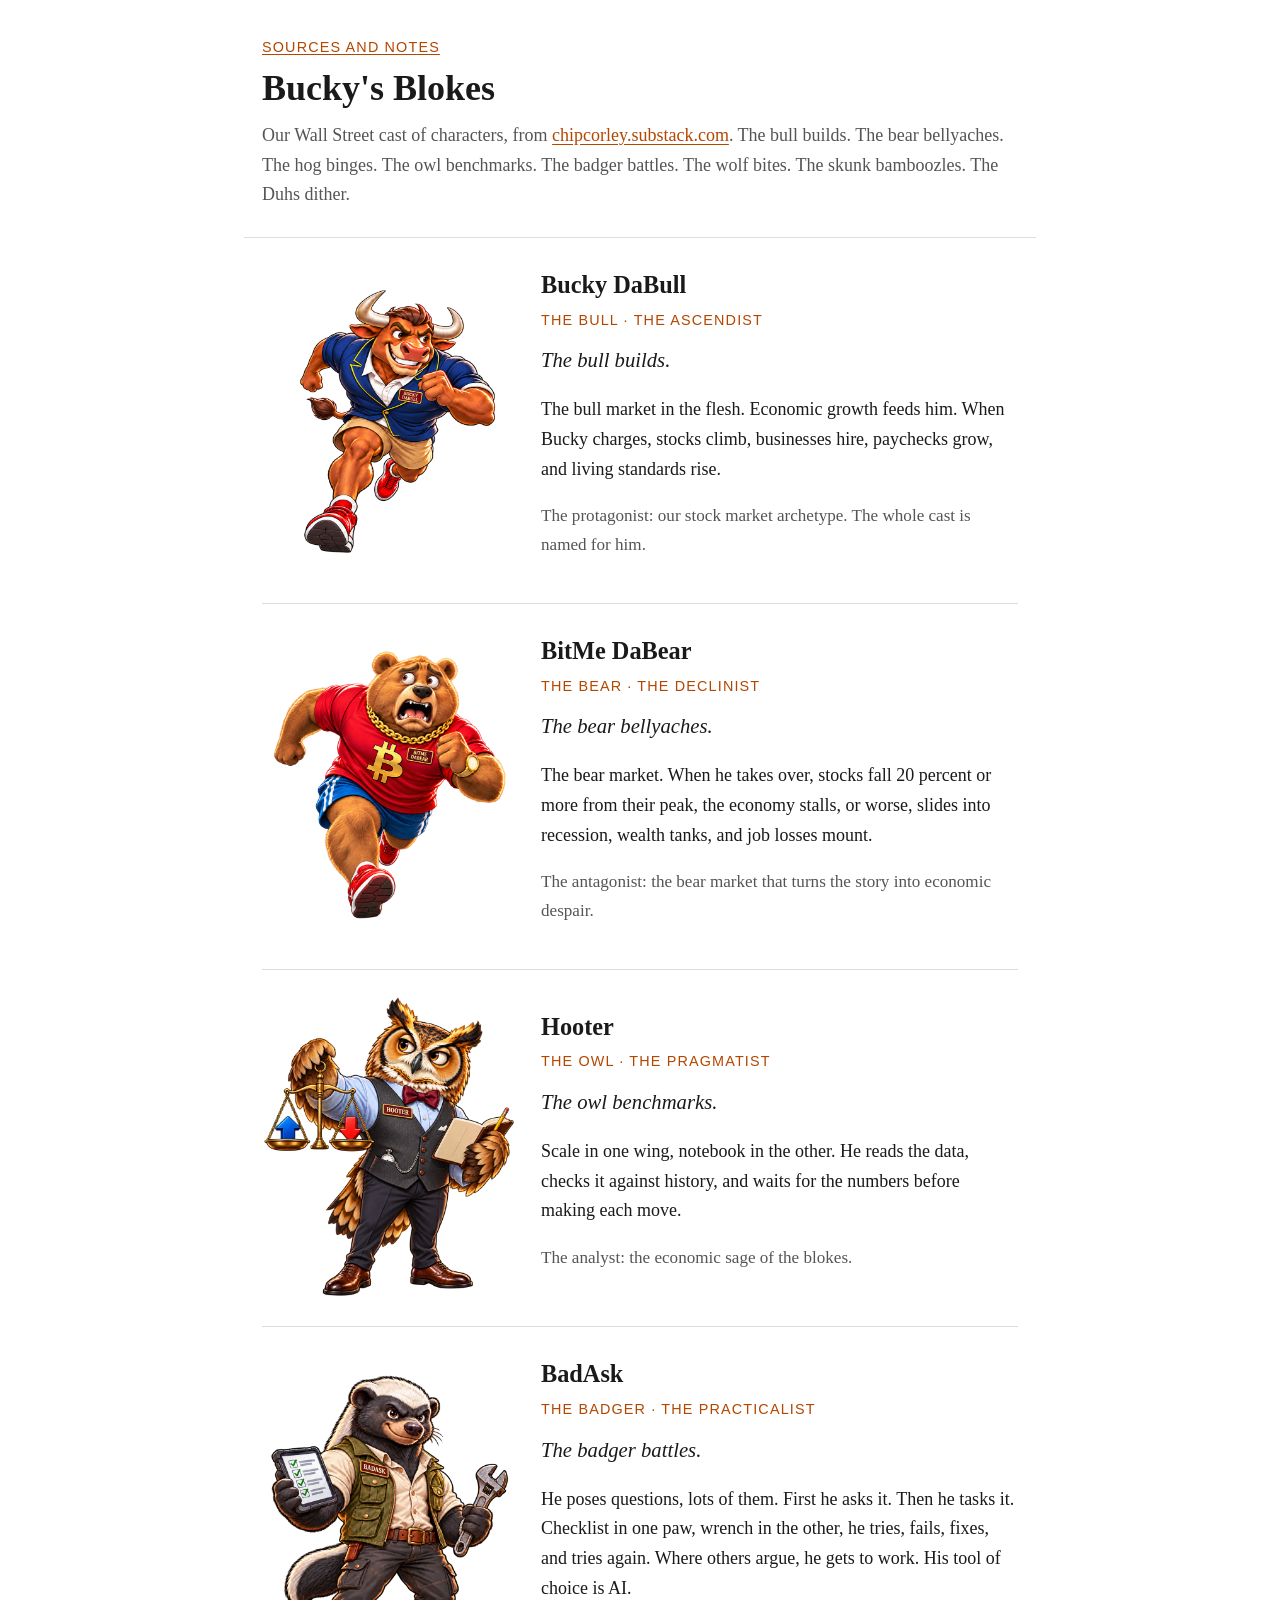
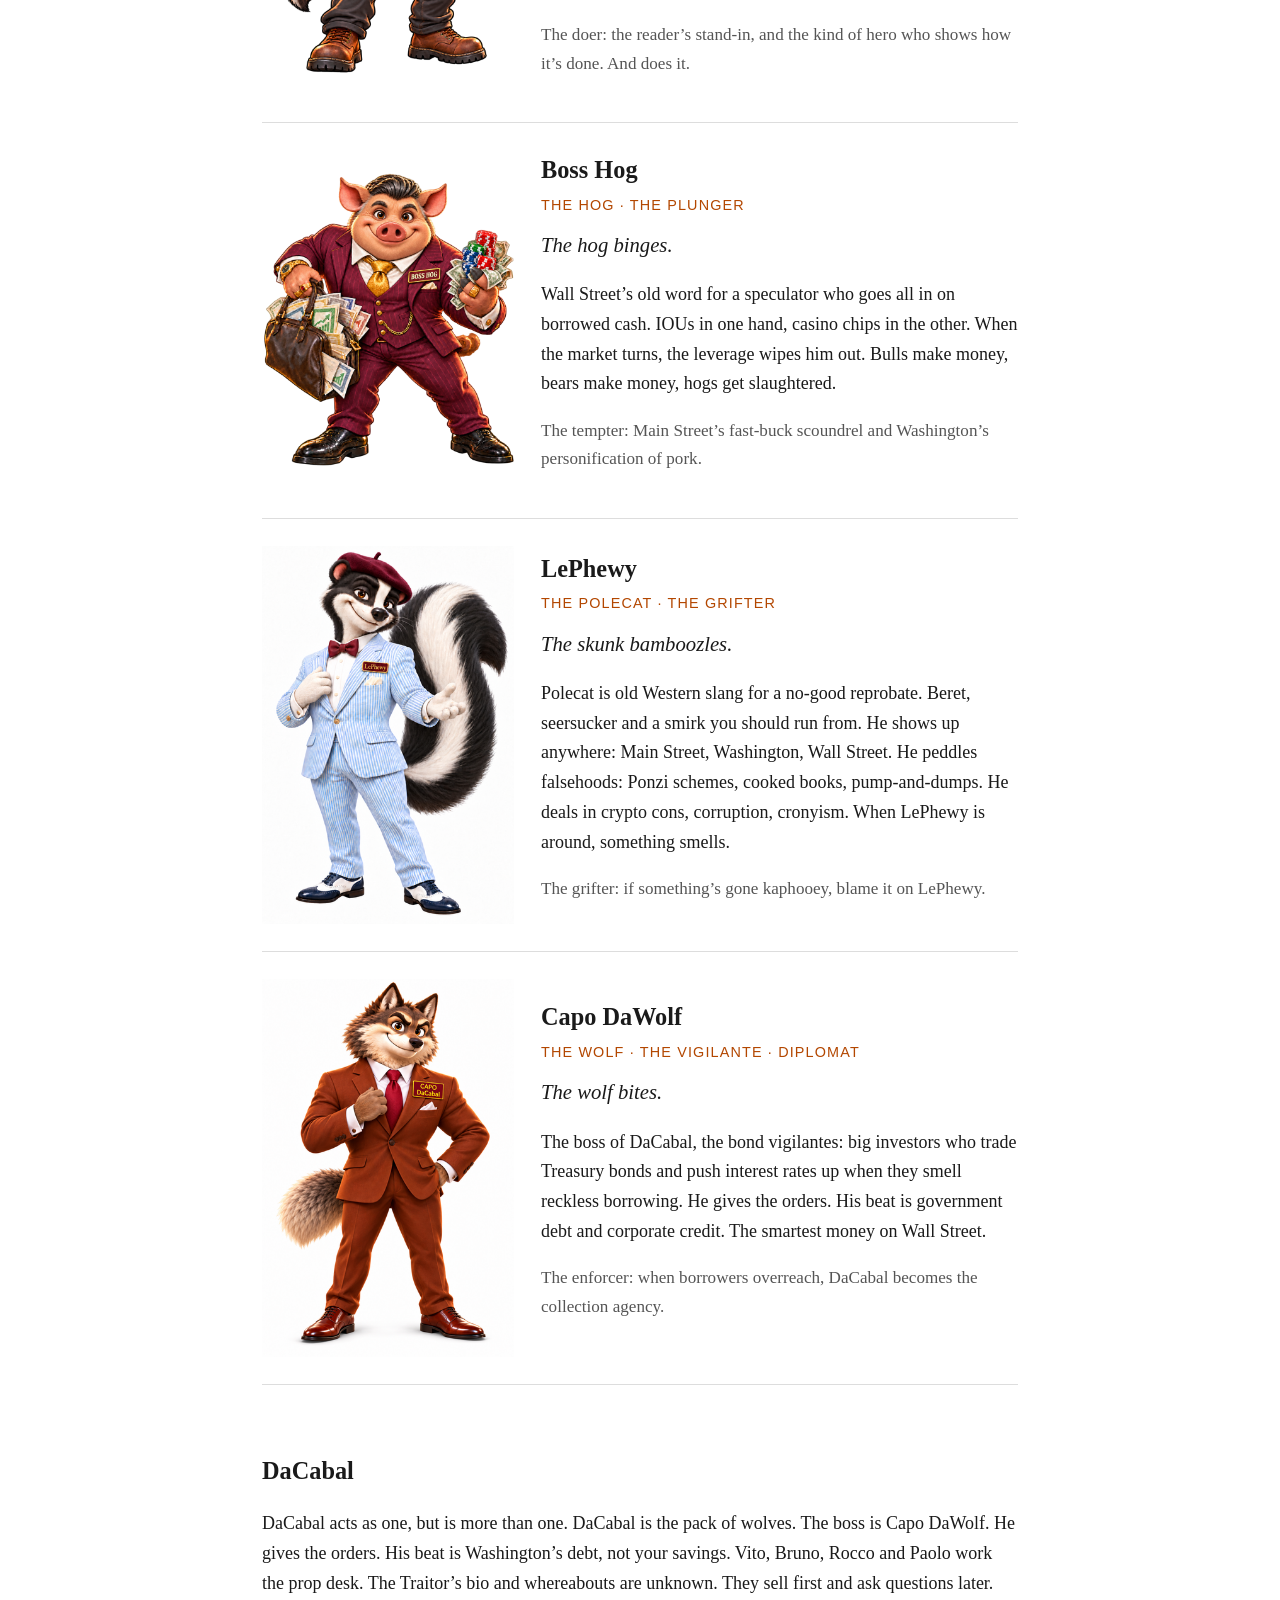
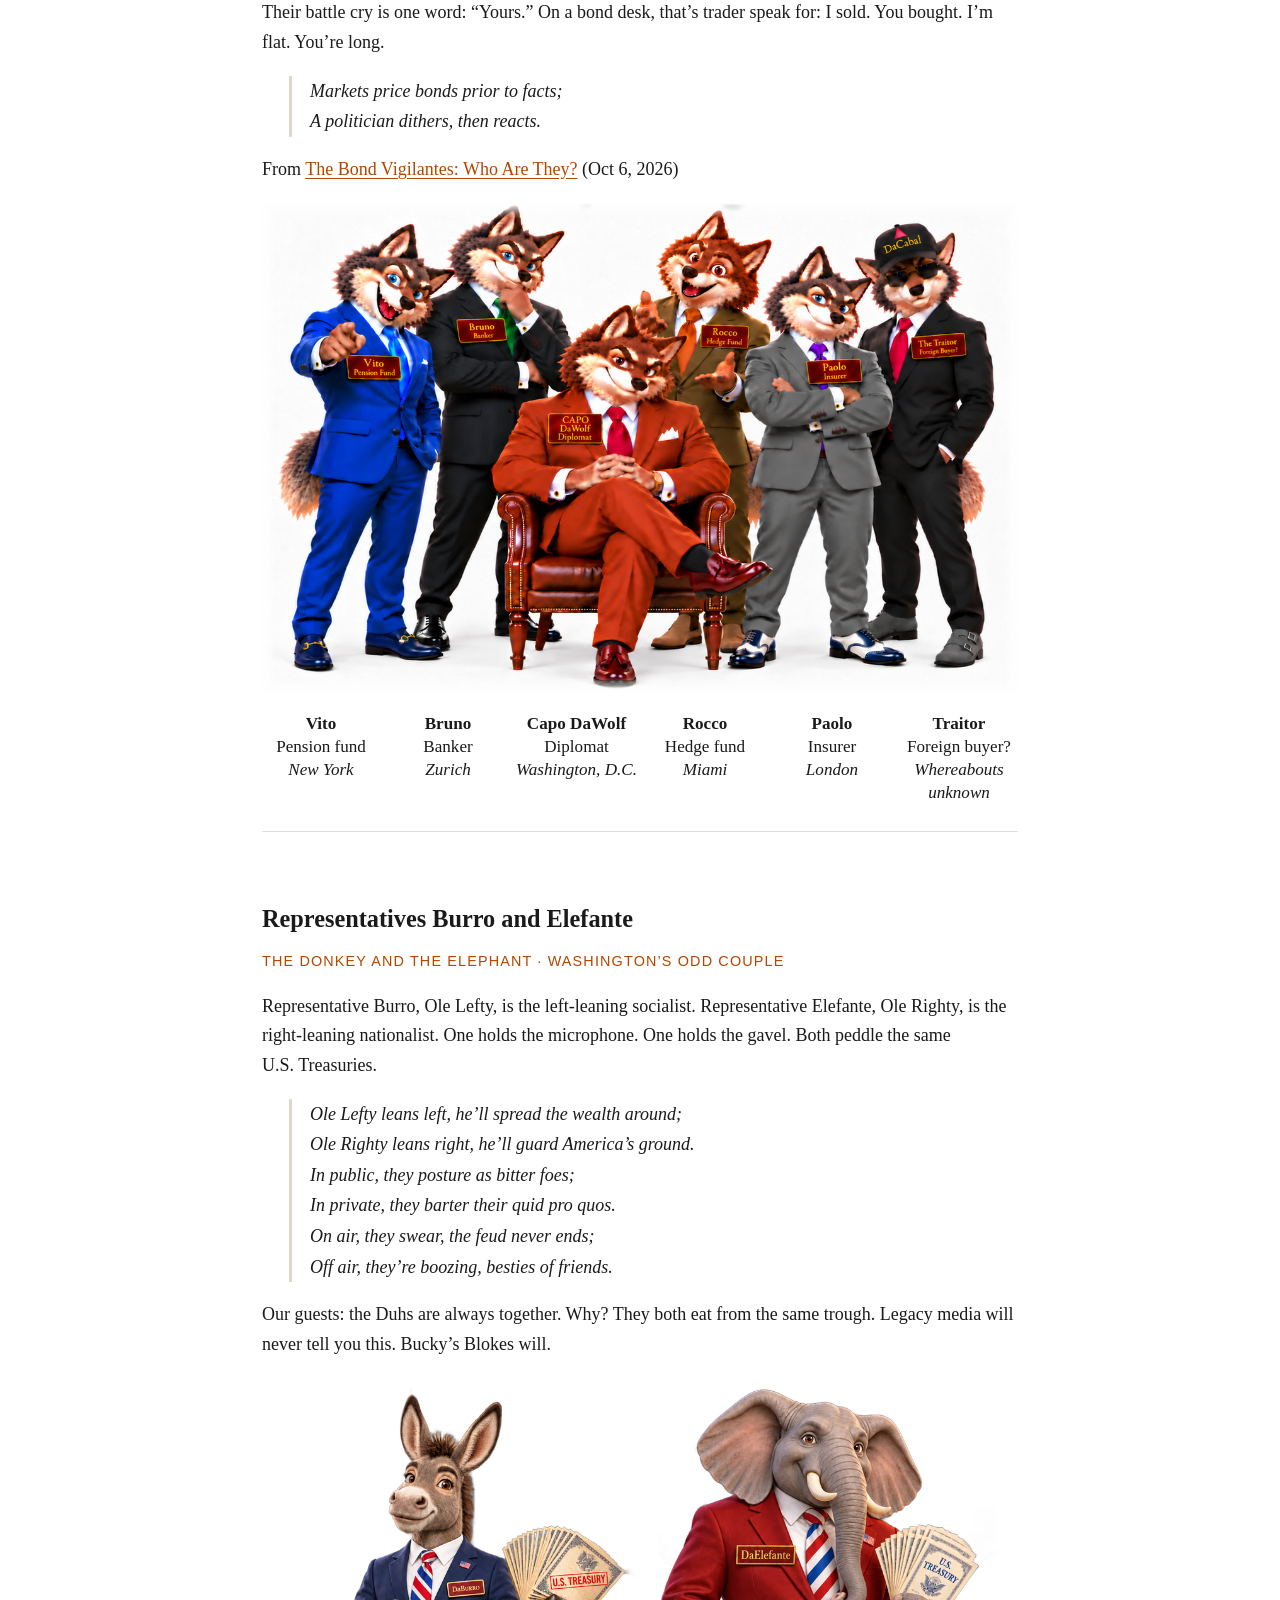
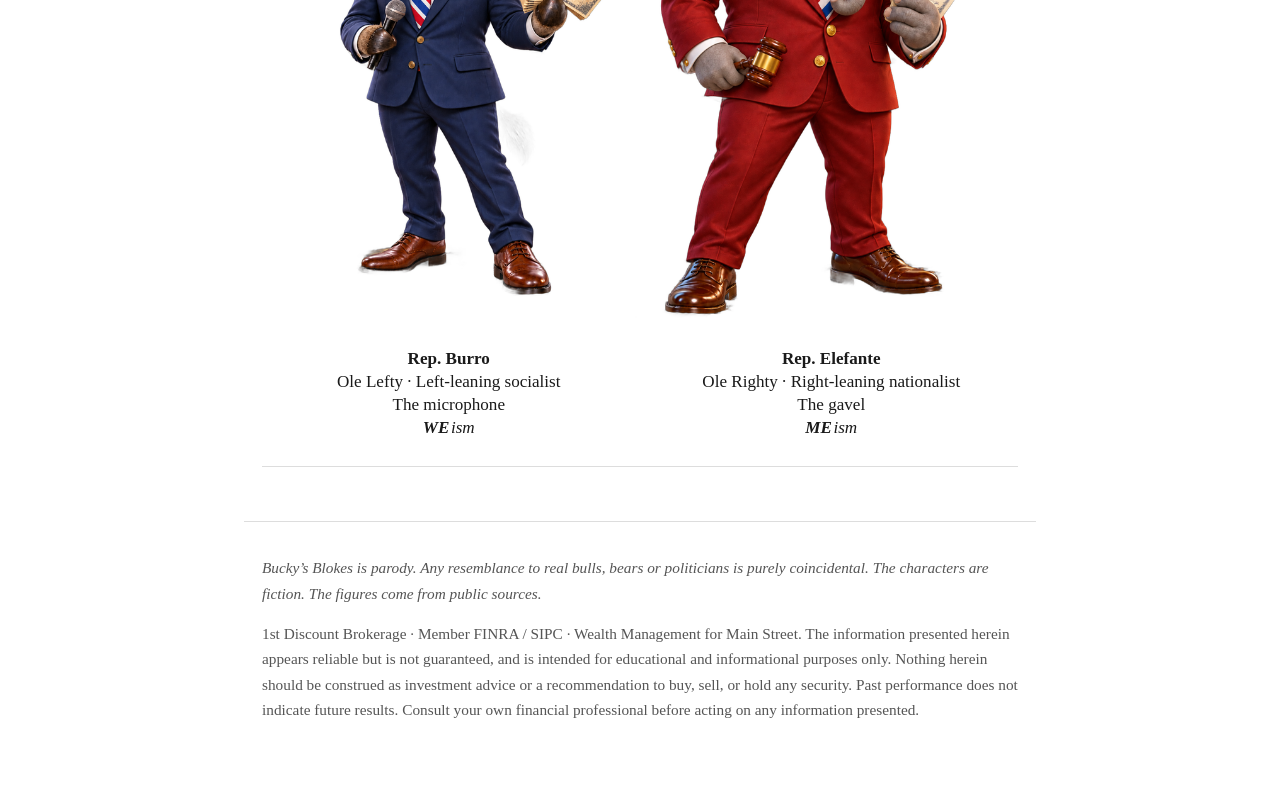
==== commit 3d8dae46: "Cast page: Rep. on the Burro and Elefante name cards Co-Authored-By: Claude Opus 5.5 (1M context) <n" ====
--- a/cast/index.html
+++ b/cast/index.html
@@ -114,8 +114,8 @@
       <p class="role">Our guests: the Duhs are always together. Why? They both eat from the same trough. Legacy media will never tell you this. Bucky’s Blokes will.</p>
       <img class="crew" src="../assets/cast/duh-pair.png?v=1" alt="A donkey in a navy suit holding a microphone and an elephant in a red suit holding a gavel, standing side by side on white, each fanning a stack of U.S. Treasury notes." width="1200" height="874">
       <ul class="crew-grid duo">
-        <li><b>Representative Burro</b>Ole Lefty · Left-leaning socialist<br>The microphone<br><i><strong>WE</strong>ism</i></li>
-        <li><b>Representative Elefante</b>Ole Righty · Right-leaning nationalist<br>The gavel<br><i><strong>ME</strong>ism</i></li>
+        <li><b>Rep. Burro</b>Ole Lefty · Left-leaning socialist<br>The microphone<br><i><strong>WE</strong>ism</i></li>
+        <li><b>Rep. Elefante</b>Ole Righty · Right-leaning nationalist<br>The gavel<br><i><strong>ME</strong>ism</i></li>
       </ul>
     </section>
 </main>
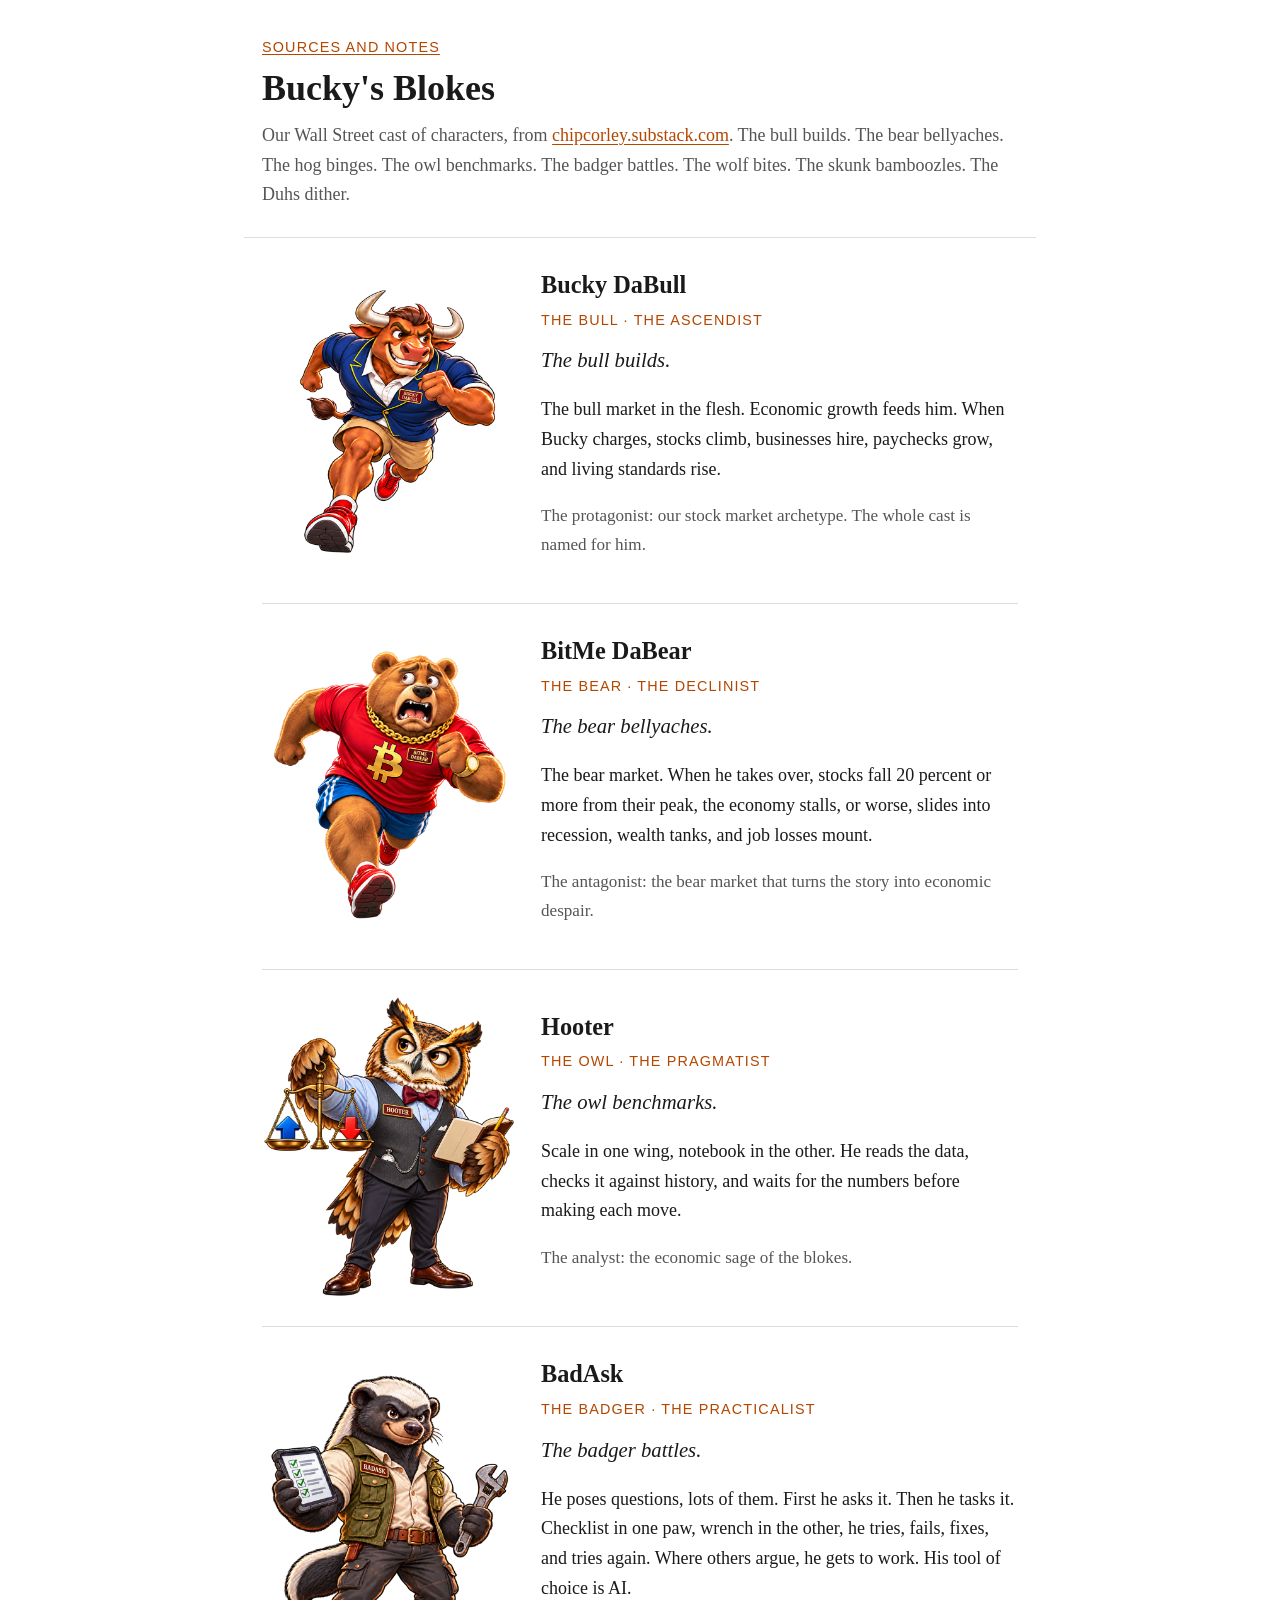
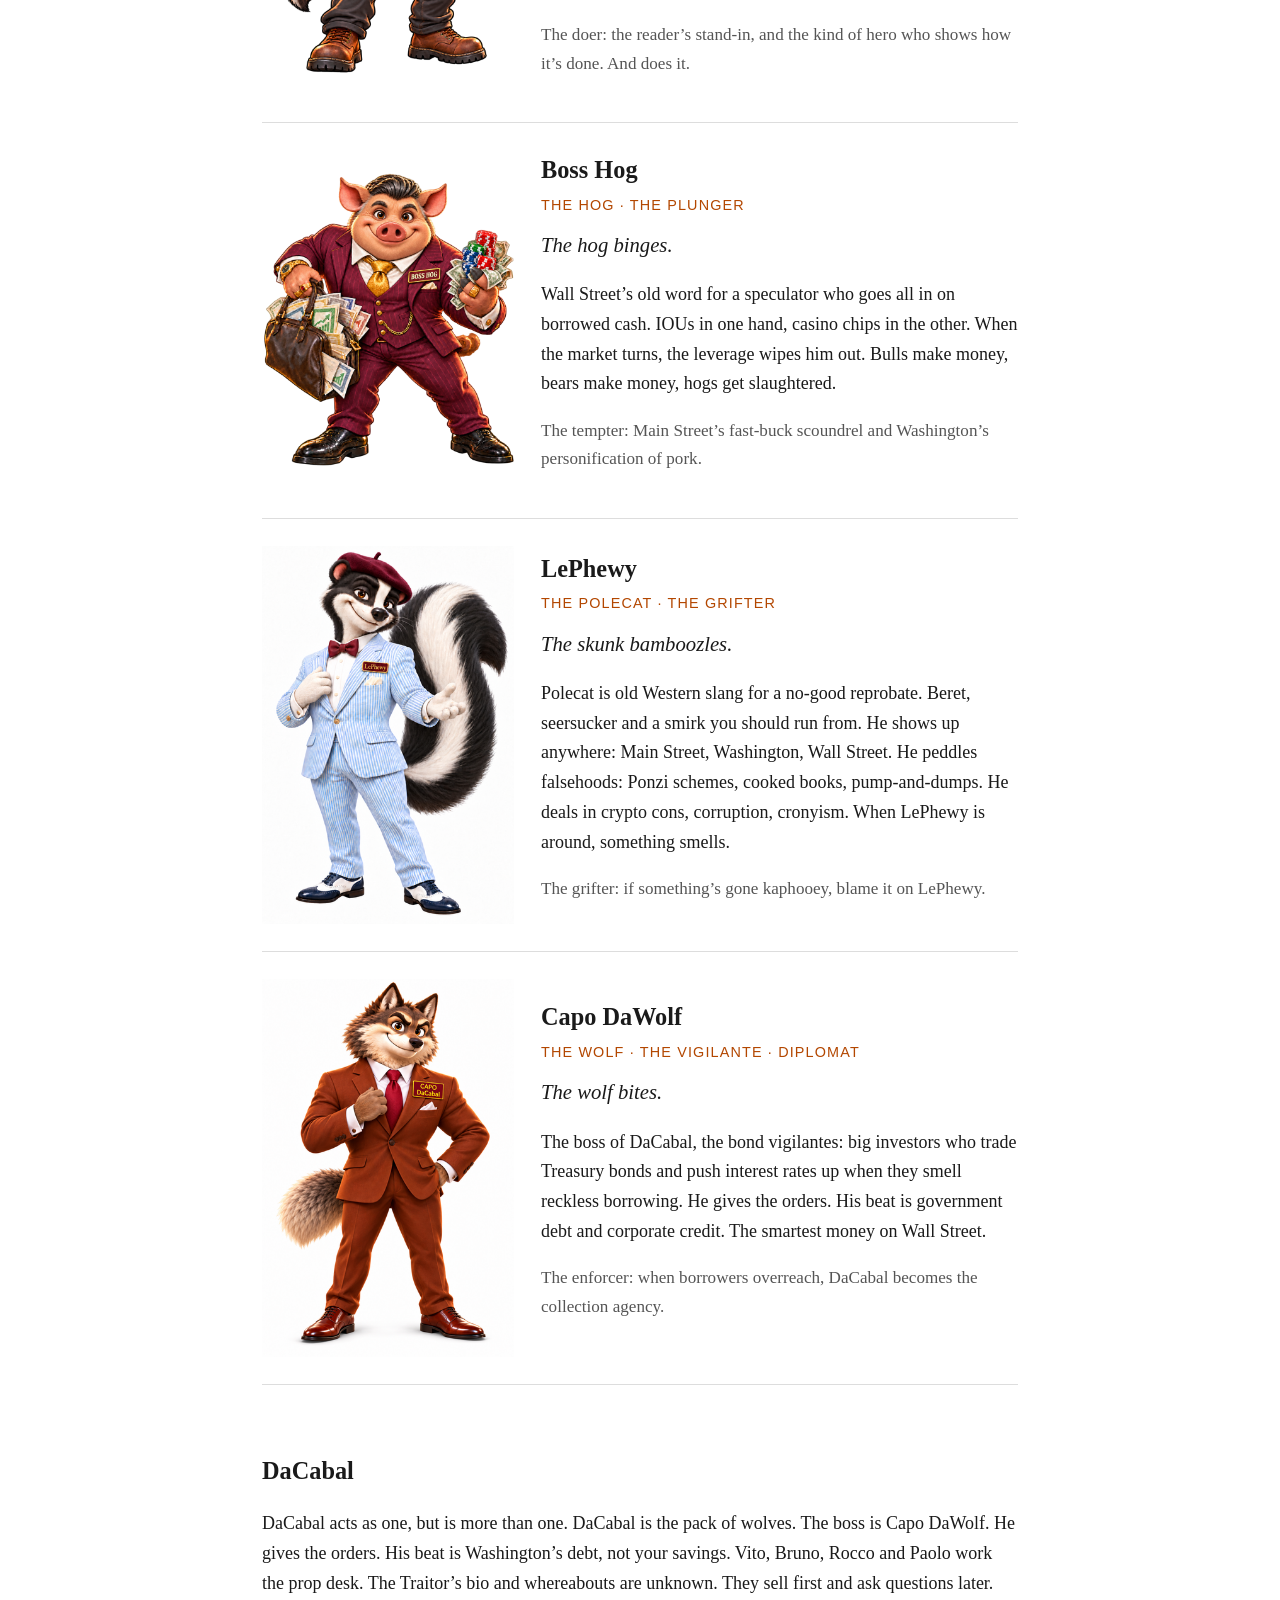
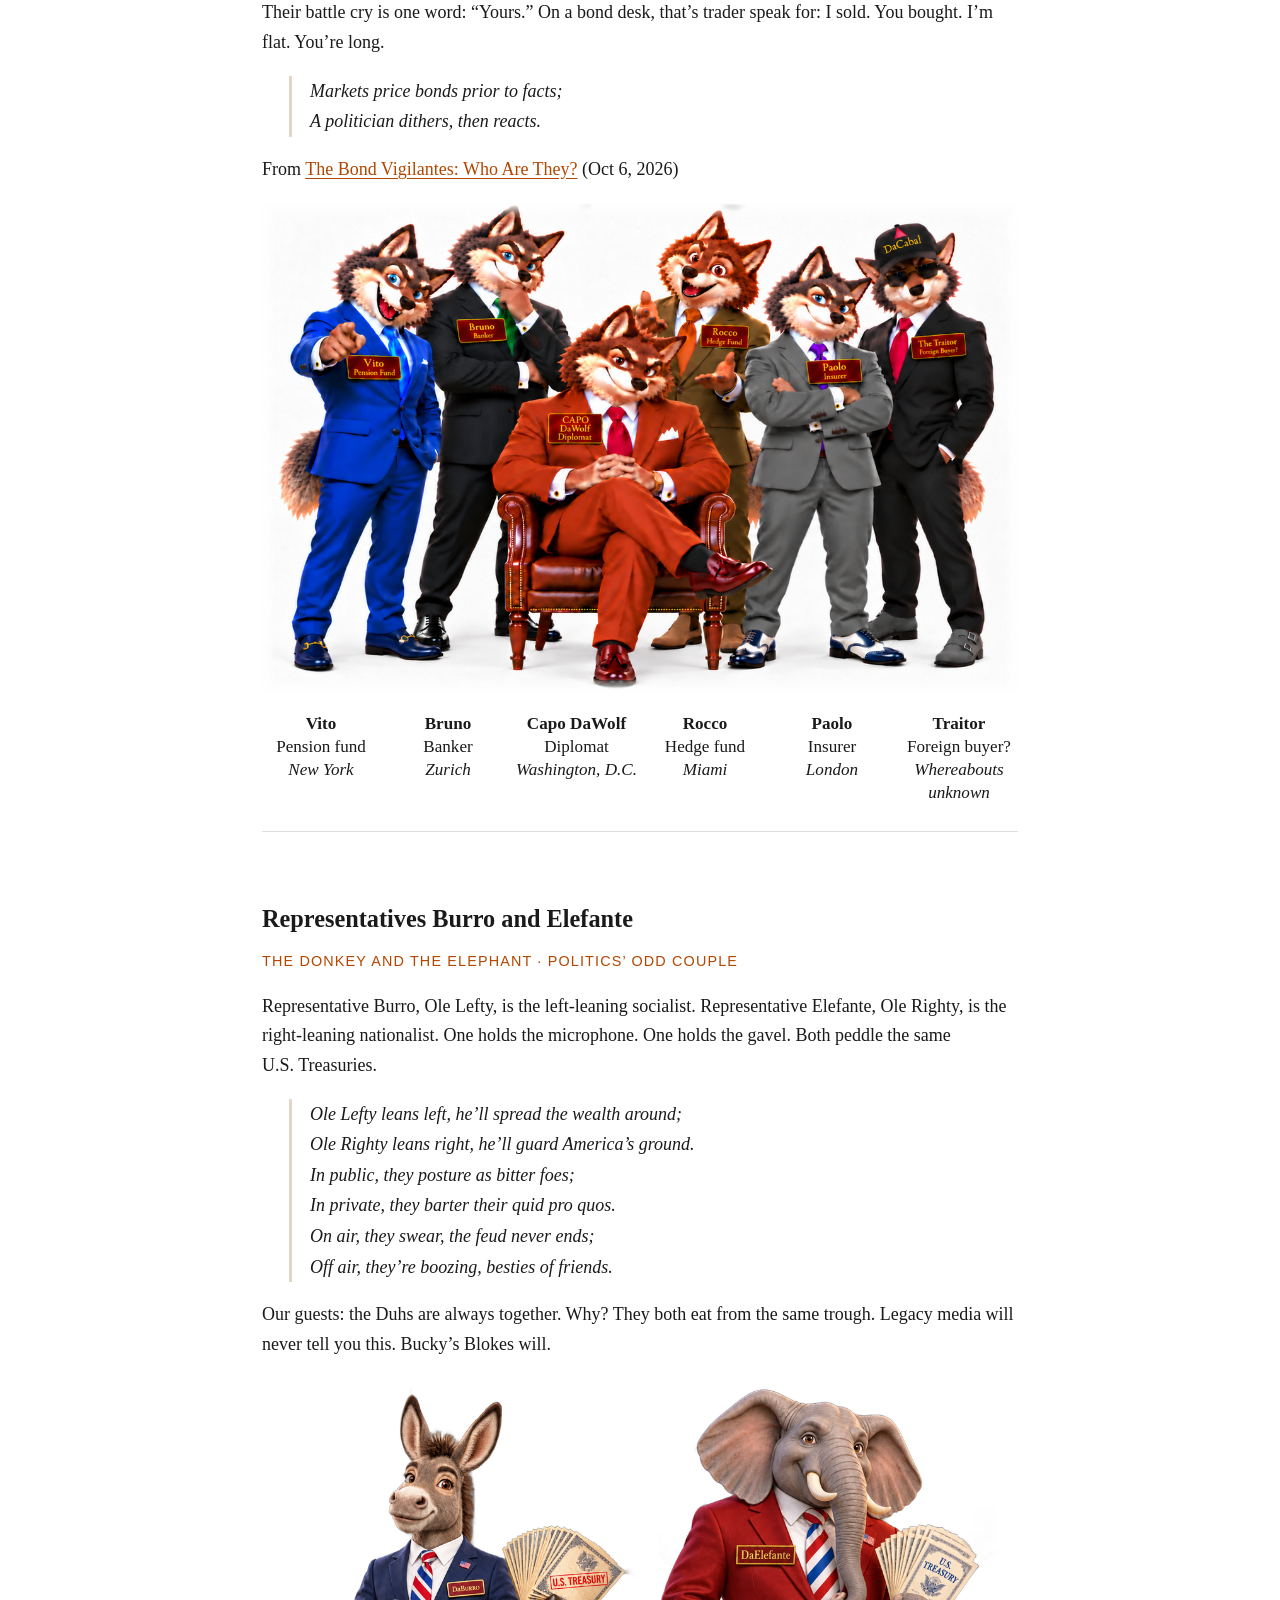
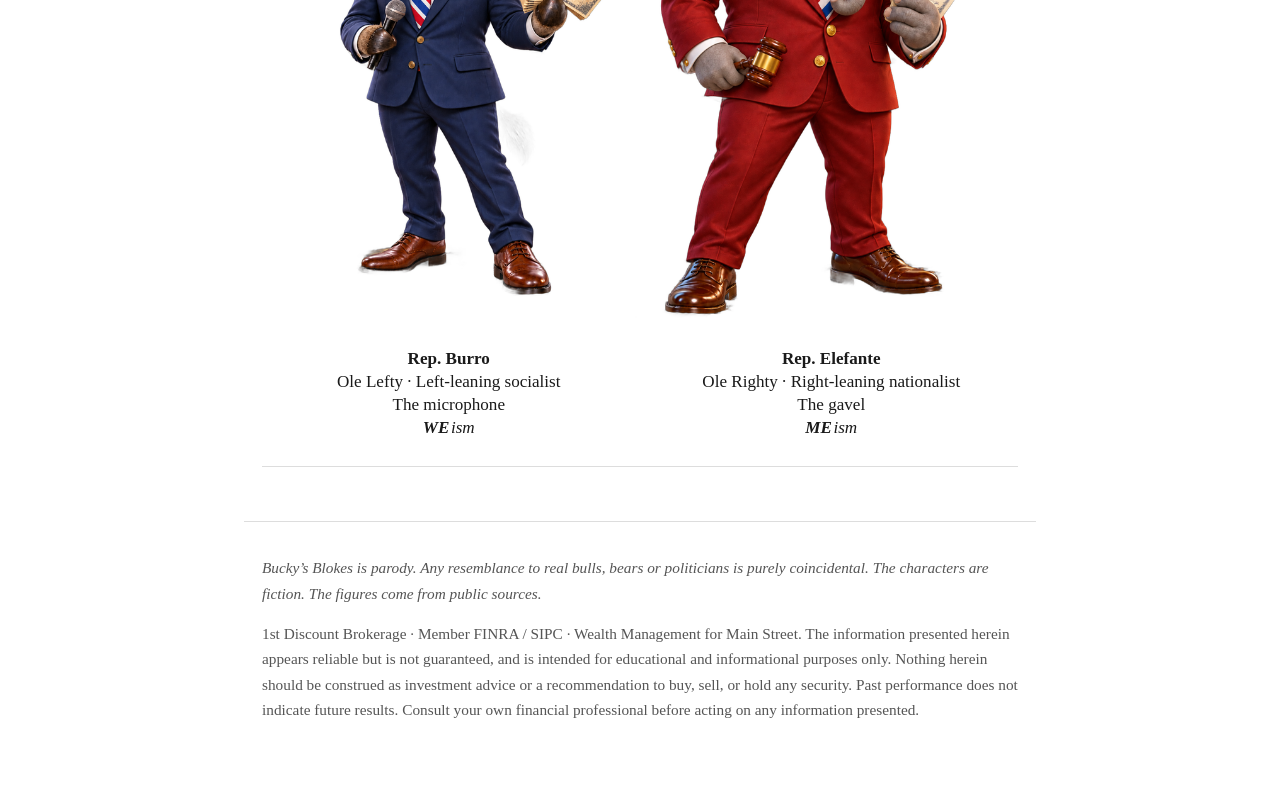
==== commit daaa7706: "Cast page: Politics' odd couple Co-Authored-By: Claude Opus 5.5 (1M context) <noreply@anthropic.com>" ====
--- a/cast/index.html
+++ b/cast/index.html
@@ -103,7 +103,7 @@
     </section>
     <section class="cabal" id="duhburro-duhelefante" aria-labelledby="duh-h">
       <h2 id="duh-h">Representatives Burro and Elefante</h2>
-      <p class="kicker">The Donkey and the Elephant · Washington’s odd couple</p>
+      <p class="kicker">The Donkey and the Elephant · Politics’ odd couple</p>
       <p>Representative Burro, Ole Lefty, is the left-leaning socialist. Representative Elefante, Ole Righty, is the right-leaning nationalist. One holds the microphone. One holds the gavel. Both peddle the same U.S.&nbsp;Treasuries.</p>
       <p class="verse"><em>Ole Lefty leans left, he’ll spread the wealth around;<br>
       Ole Righty leans right, he’ll guard America’s ground.<br>
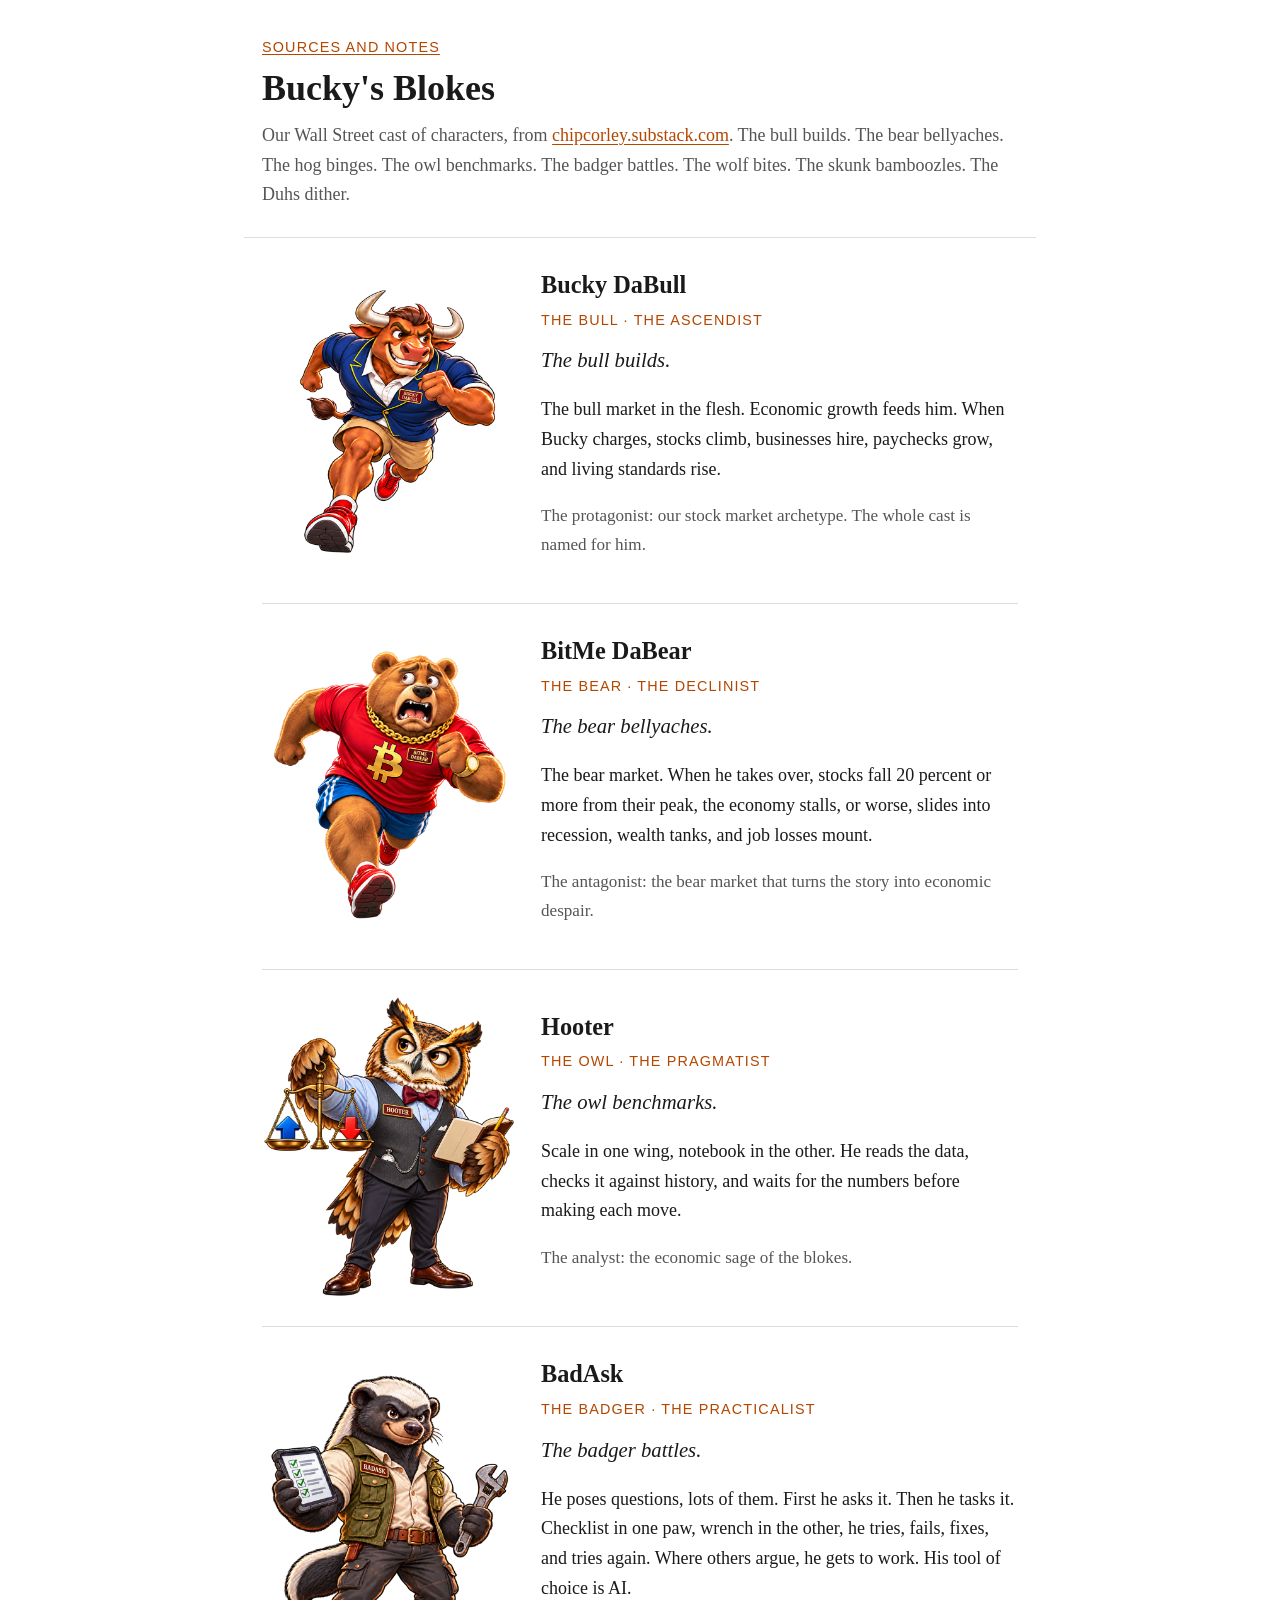
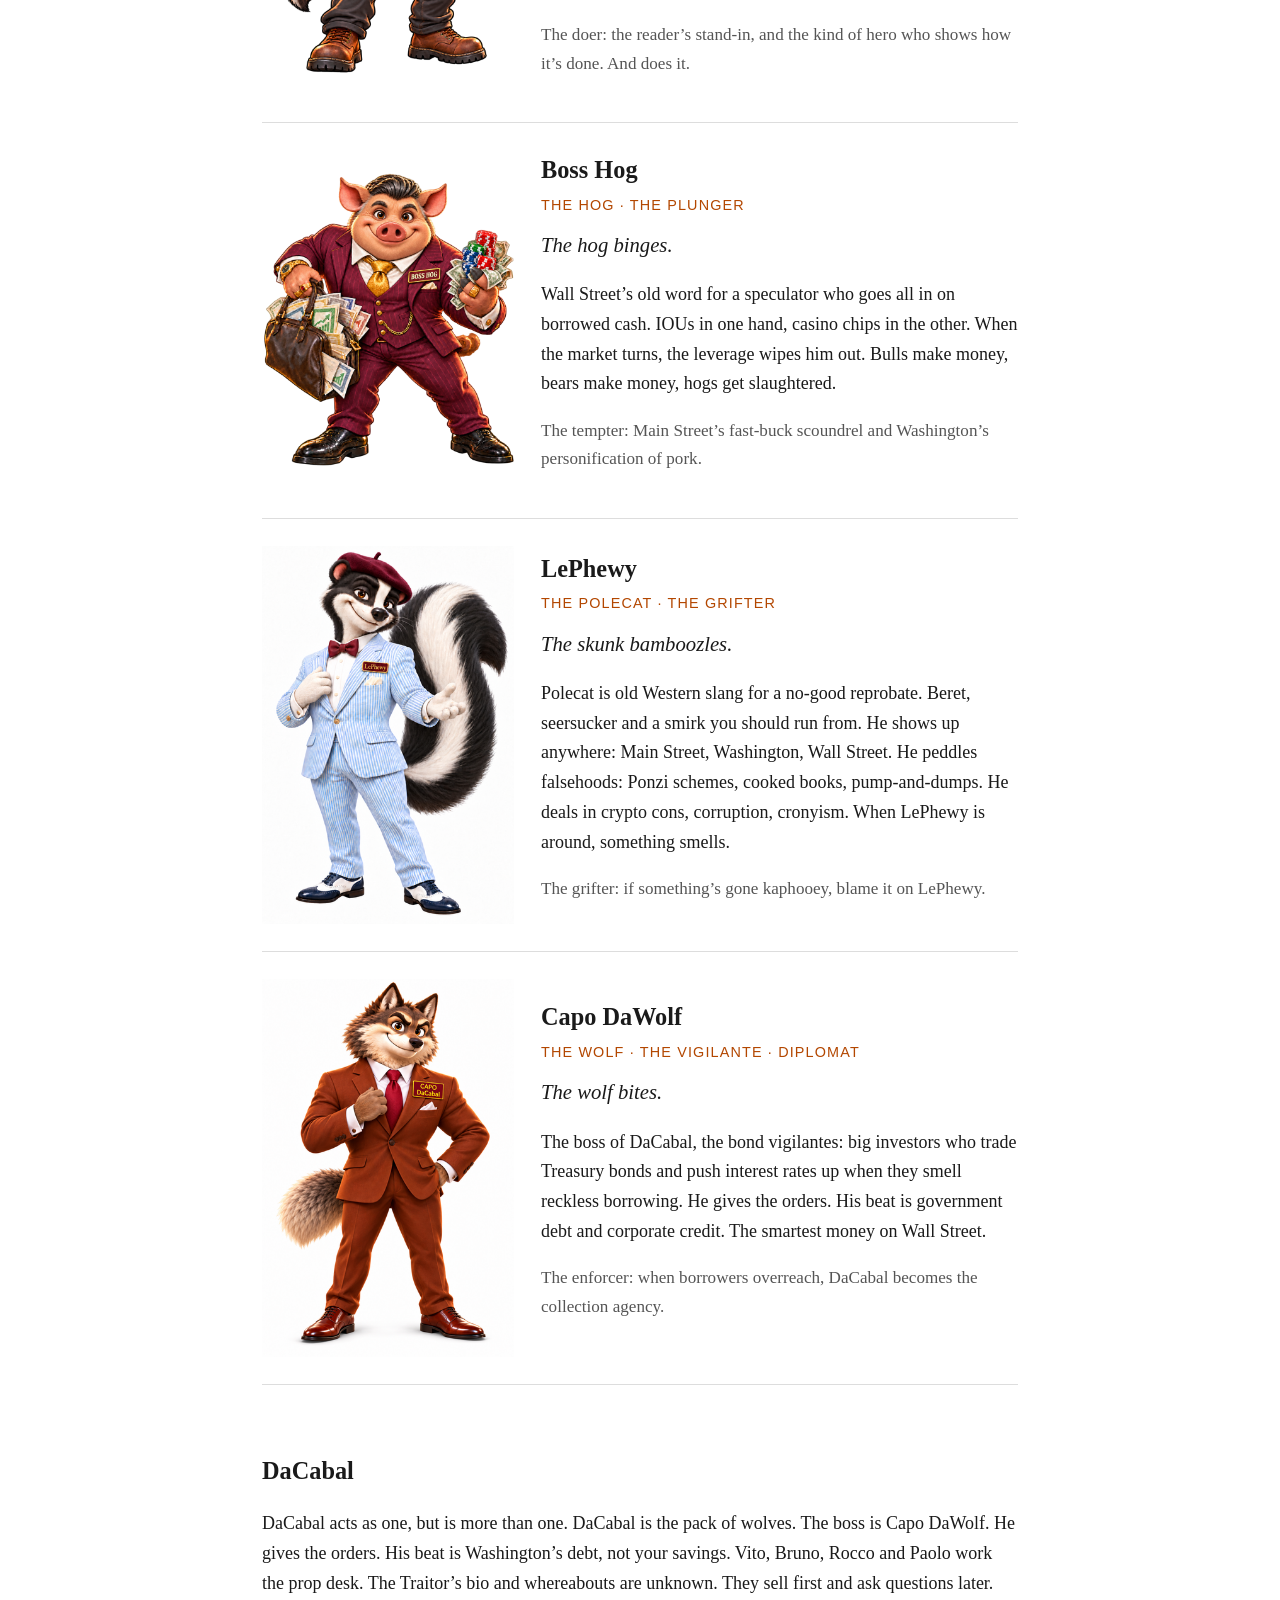
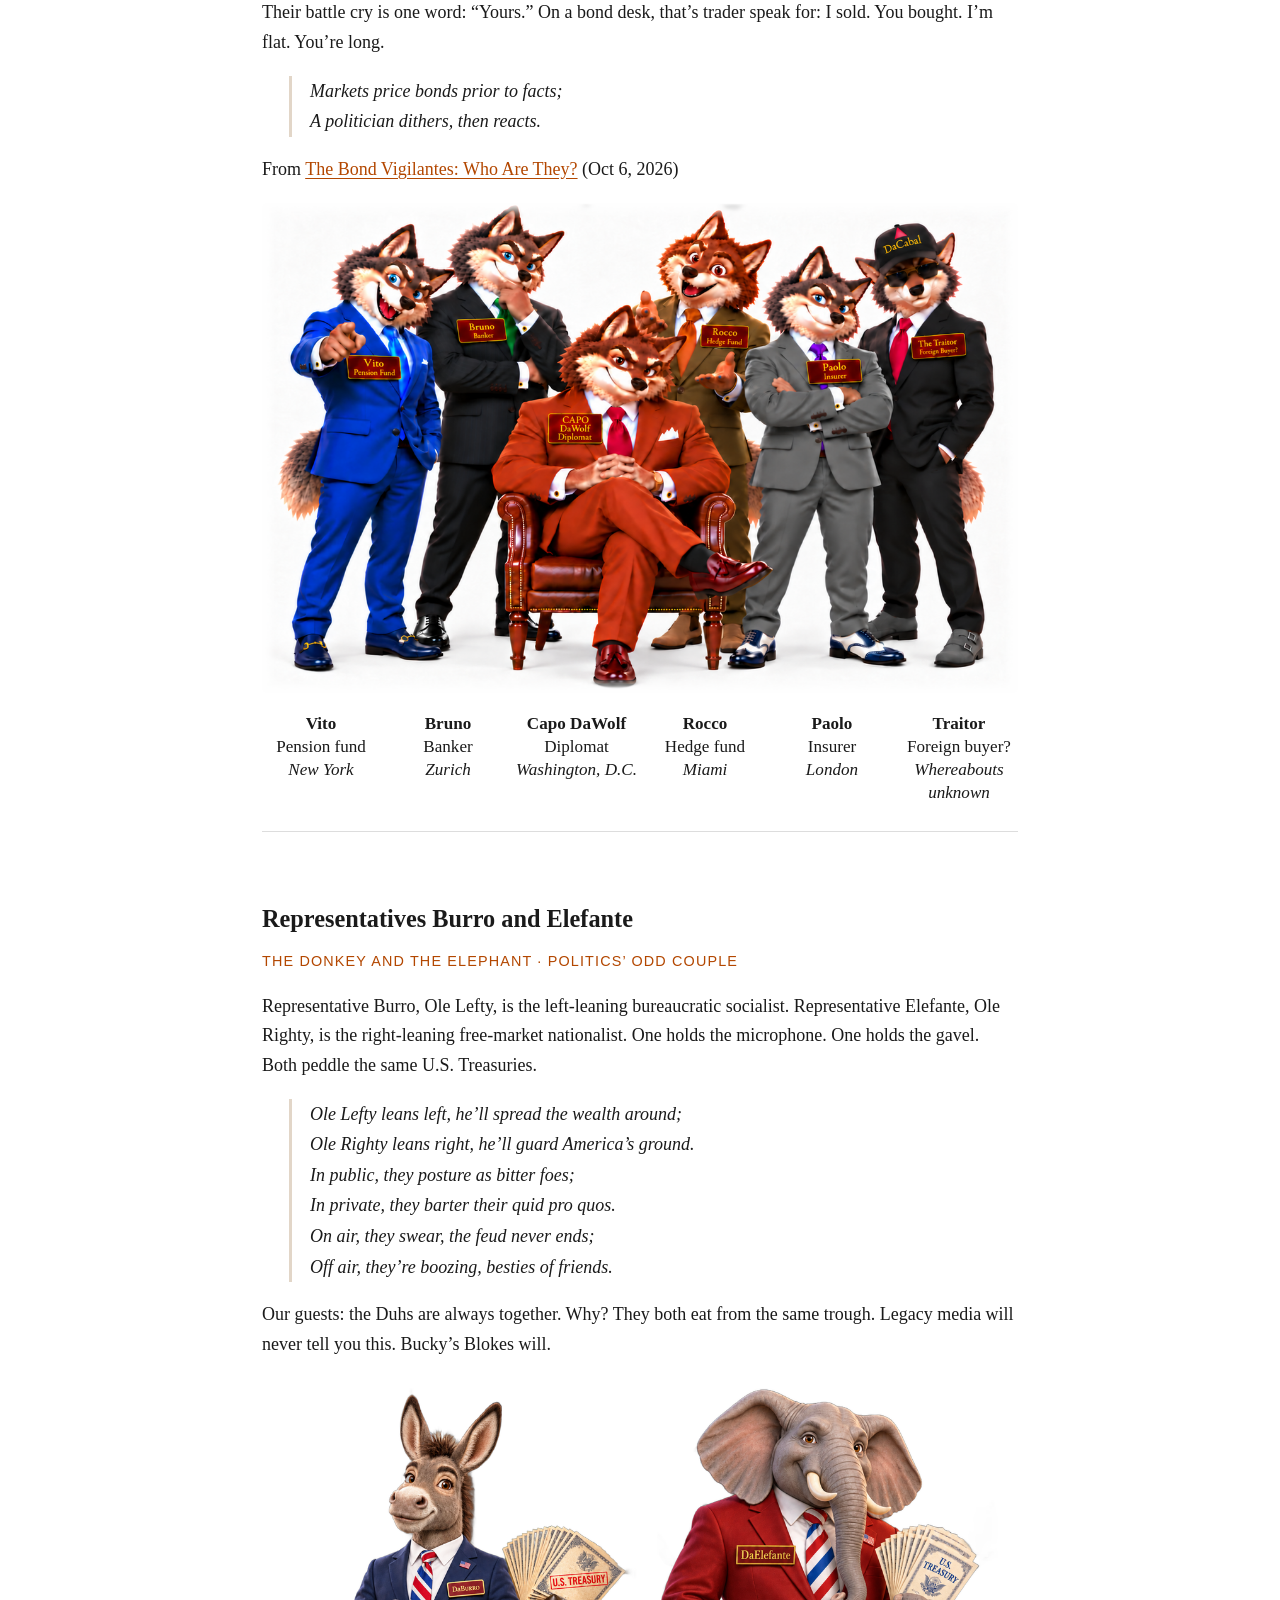
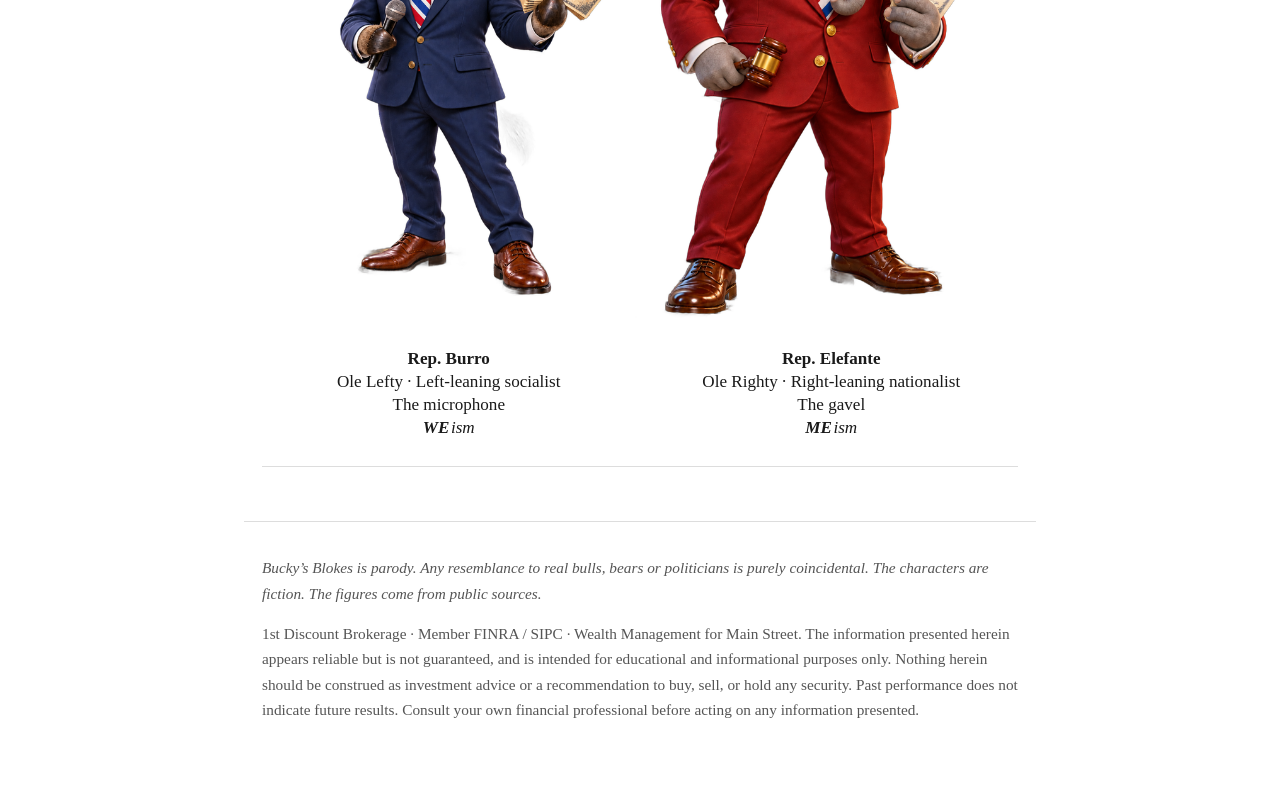
==== commit 343a7d42: "Cast page: bureaucratic socialist and free-market nationalist Co-Authored-By: Claude Opus 5.5 (1M co" ====
--- a/cast/index.html
+++ b/cast/index.html
@@ -104,7 +104,7 @@
     <section class="cabal" id="duhburro-duhelefante" aria-labelledby="duh-h">
       <h2 id="duh-h">Representatives Burro and Elefante</h2>
       <p class="kicker">The Donkey and the Elephant · Politics’ odd couple</p>
-      <p>Representative Burro, Ole Lefty, is the left-leaning socialist. Representative Elefante, Ole Righty, is the right-leaning nationalist. One holds the microphone. One holds the gavel. Both peddle the same U.S.&nbsp;Treasuries.</p>
+      <p>Representative Burro, Ole Lefty, is the left-leaning bureaucratic socialist. Representative Elefante, Ole Righty, is the right-leaning free-market nationalist. One holds the microphone. One holds the gavel. Both peddle the same U.S.&nbsp;Treasuries.</p>
       <p class="verse"><em>Ole Lefty leans left, he’ll spread the wealth around;<br>
       Ole Righty leans right, he’ll guard America’s ground.<br>
       In public, they posture as bitter foes;<br>
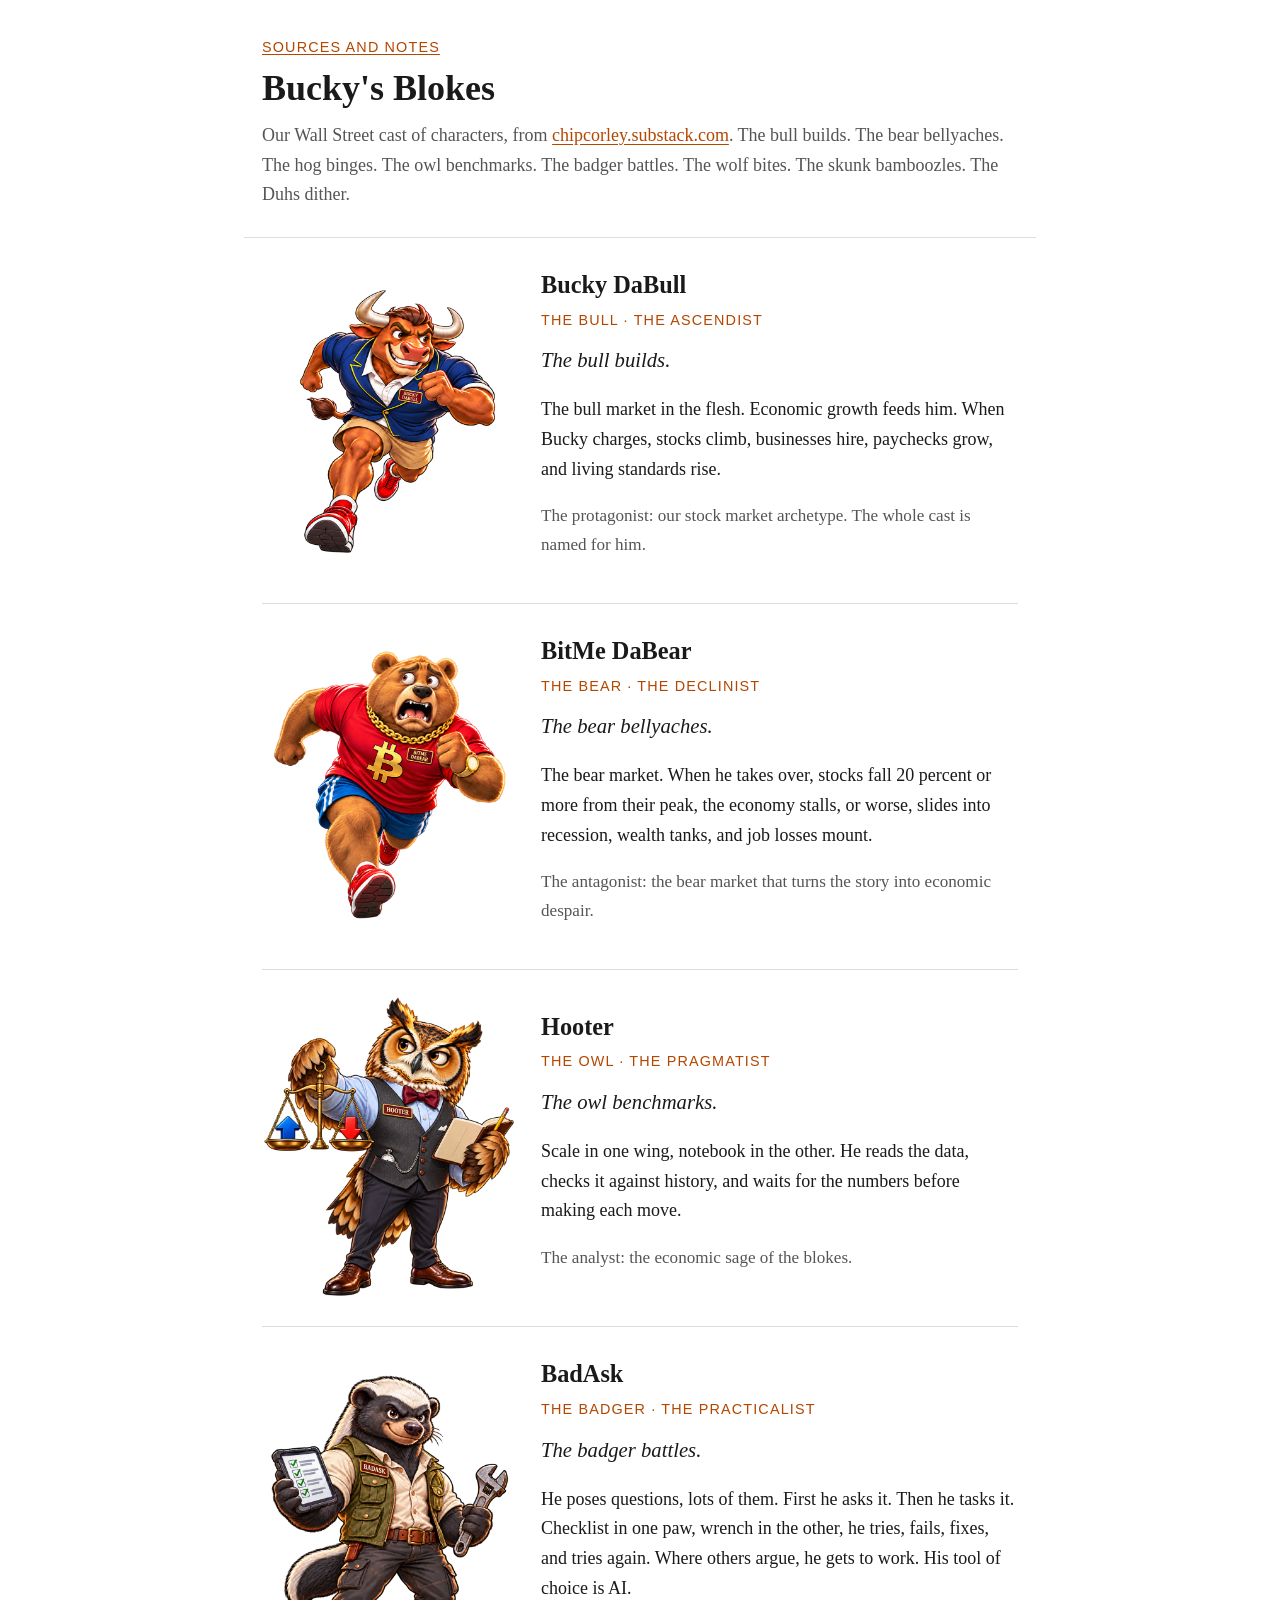
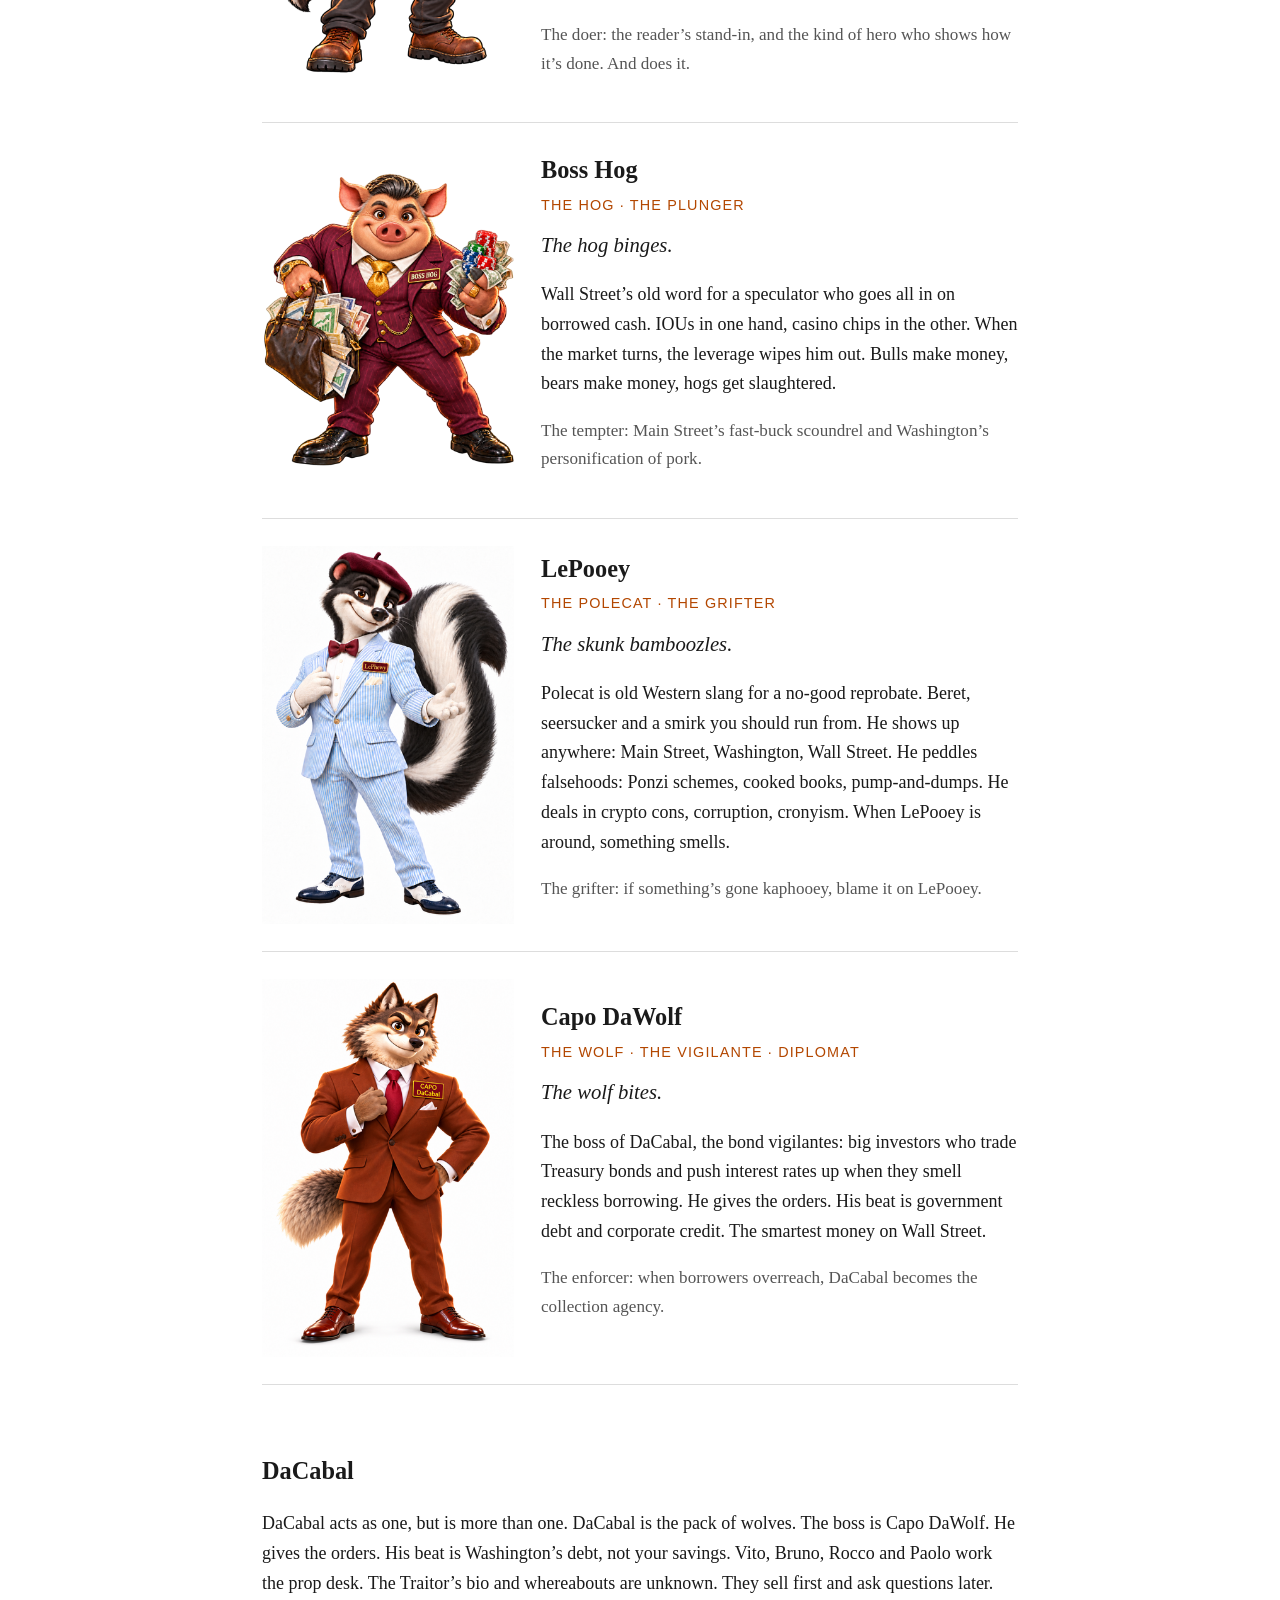
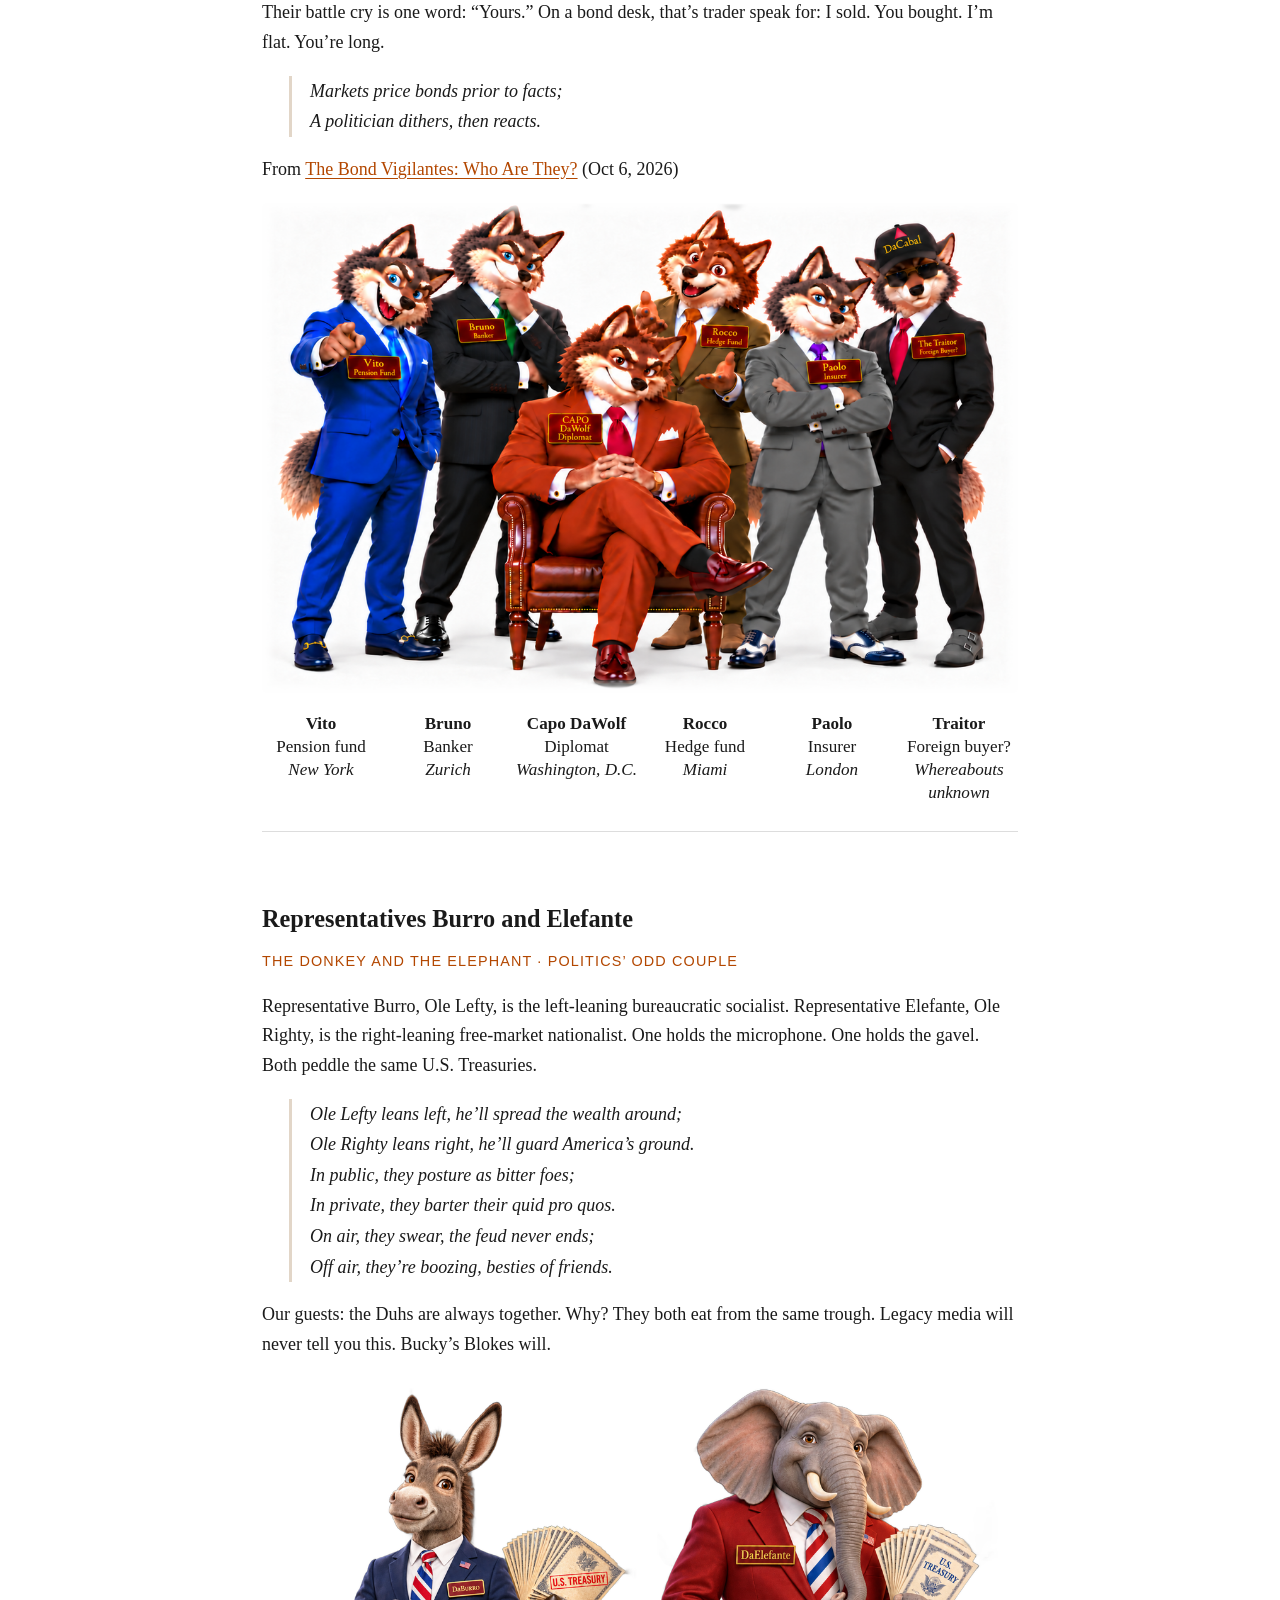
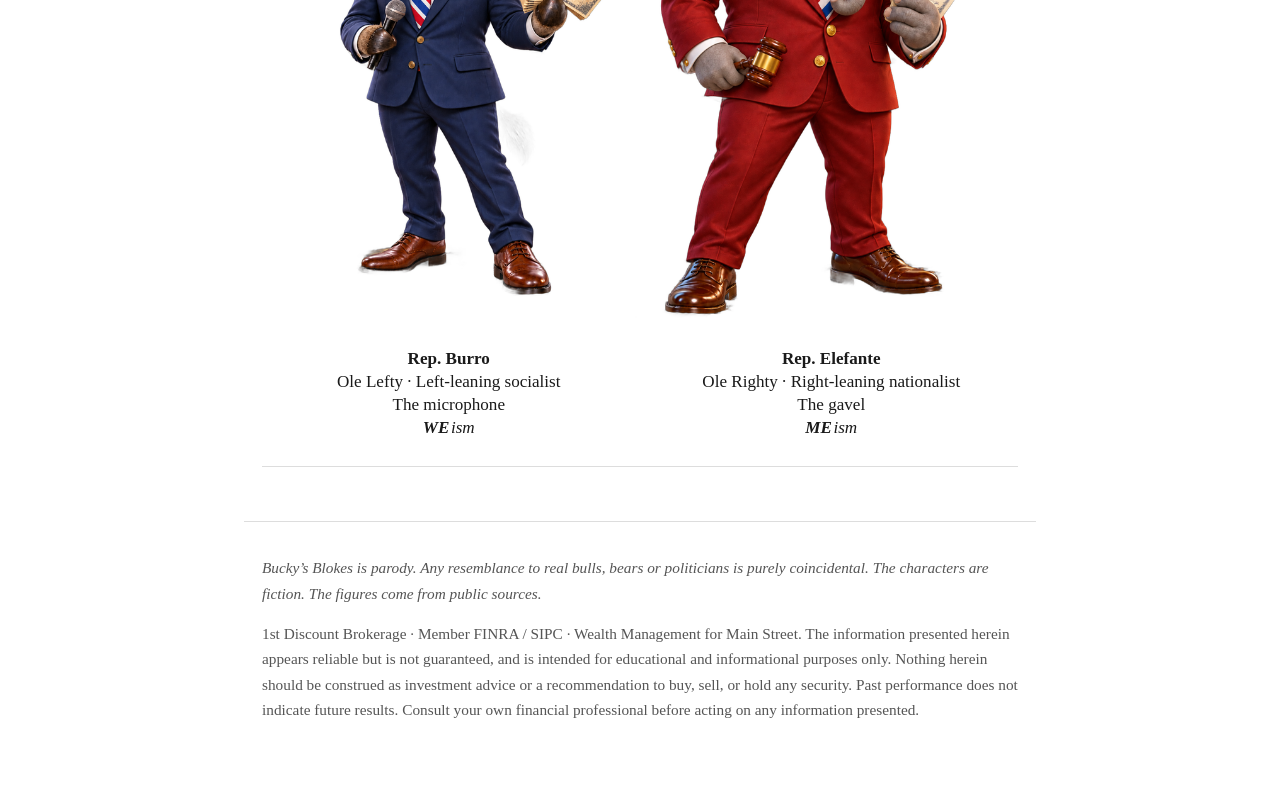
==== commit 3525251f: "Cast: LePhewy is now LePooey Co-Authored-By: Claude Opus 5.5 (1M context) <noreply@anthropic.com>" ====
--- a/cast/index.html
+++ b/cast/index.html
@@ -66,13 +66,13 @@
       </div>
     </article>
     <article class="bloke" id="lephewy">
-      <img src="../assets/cast/lephewy.png?v=1" alt="A smiling skunk in a red beret, a light blue seersucker suit and a red bow tie, one paw on his lapel and the other held out, wearing a LePhewy name tag." width="400" height="600">
+      <img src="../assets/cast/lephewy.png?v=1" alt="A smiling skunk in a red beret, a light blue seersucker suit and a red bow tie, one paw on his lapel and the other held out, wearing a LePooey name tag." width="400" height="600">
       <div class="bloke-text">
-        <h2>LePhewy</h2>
+        <h2>LePooey</h2>
         <p class="kicker">The Polecat · The grifter</p>
         <p class="verb">The skunk bamboozles.</p>
-        <p>Polecat is old Western slang for a no-good reprobate. Beret, seersucker and a smirk you should run from. He shows up anywhere: Main Street, Washington, Wall Street. He peddles falsehoods: Ponzi schemes, cooked books, pump-and-dumps. He deals in crypto cons, corruption, cronyism. When LePhewy is around, something smells.</p>
-        <p class="role">The grifter: if something’s gone kaphooey, blame it on LePhewy.</p>
+        <p>Polecat is old Western slang for a no-good reprobate. Beret, seersucker and a smirk you should run from. He shows up anywhere: Main Street, Washington, Wall Street. He peddles falsehoods: Ponzi schemes, cooked books, pump-and-dumps. He deals in crypto cons, corruption, cronyism. When LePooey is around, something smells.</p>
+        <p class="role">The grifter: if something’s gone kaphooey, blame it on LePooey.</p>
       </div>
     </article>
     <article class="bloke" id="capo-dawolf">
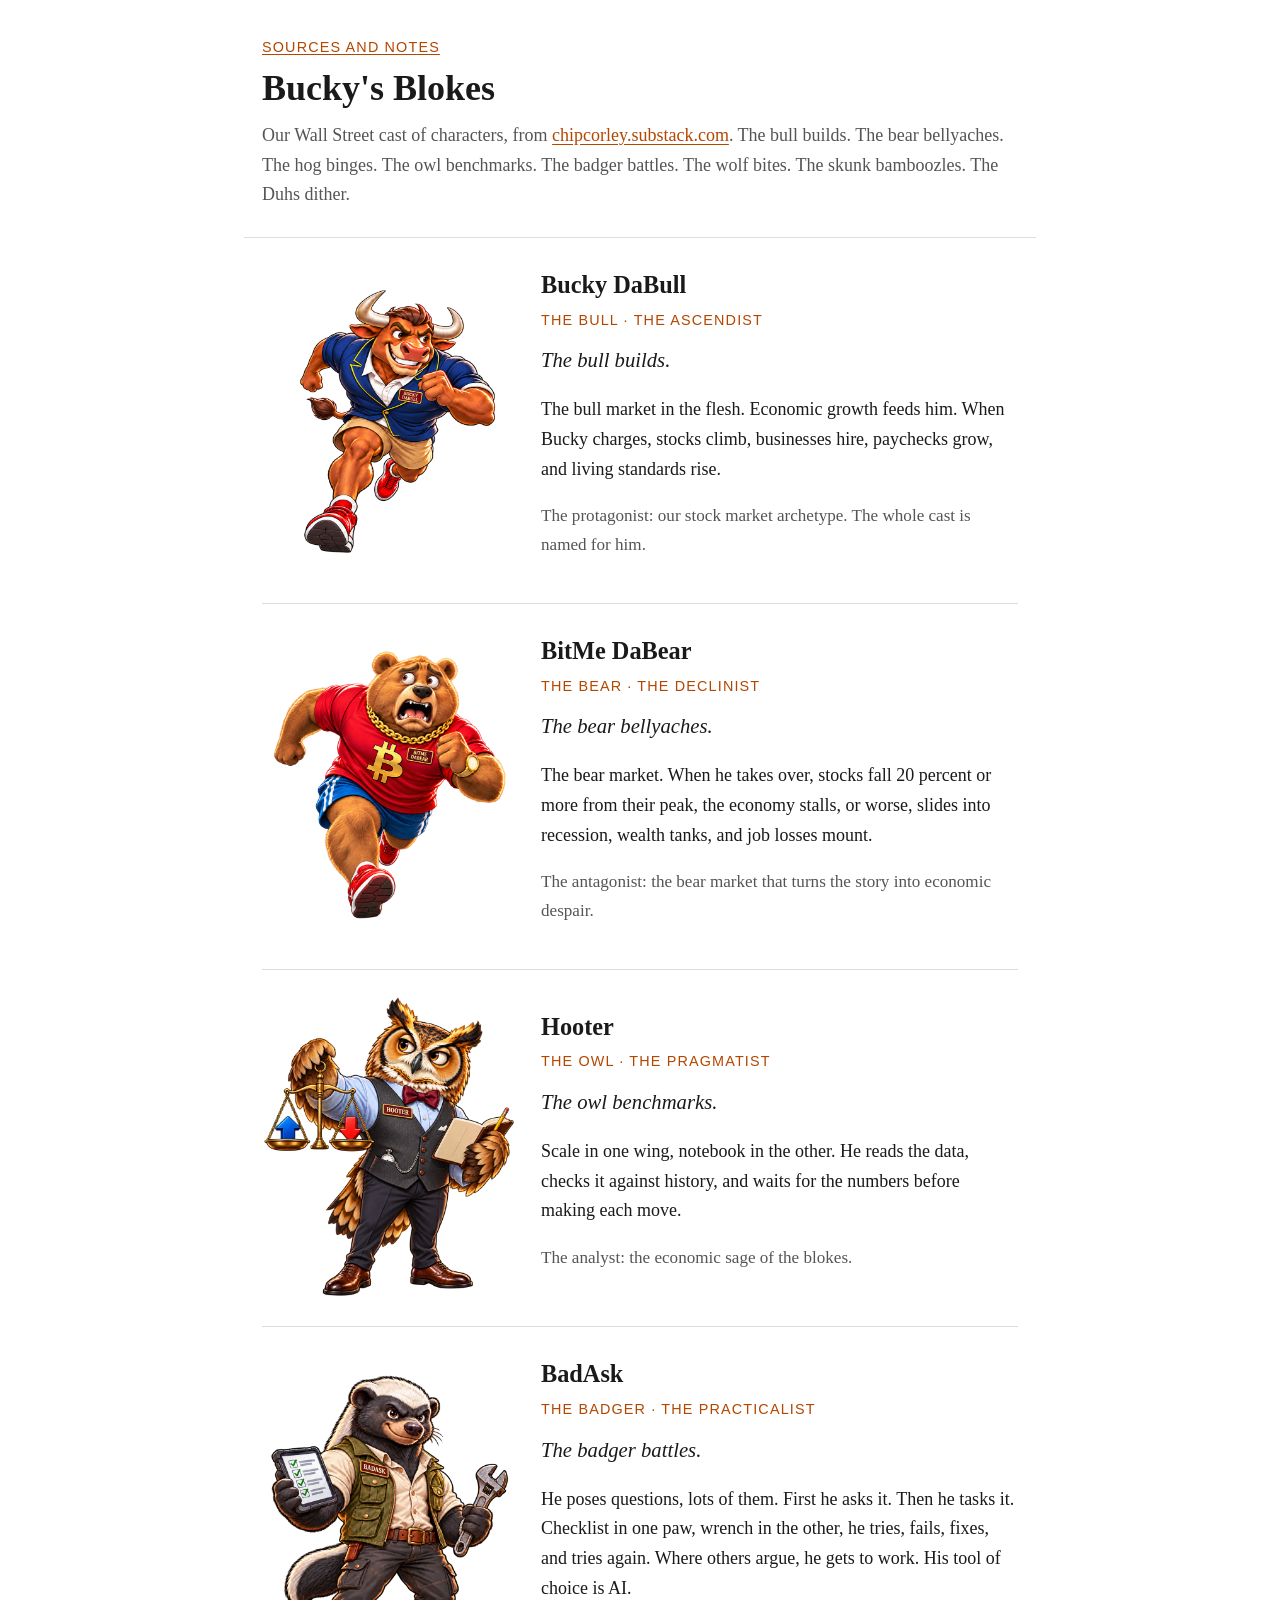
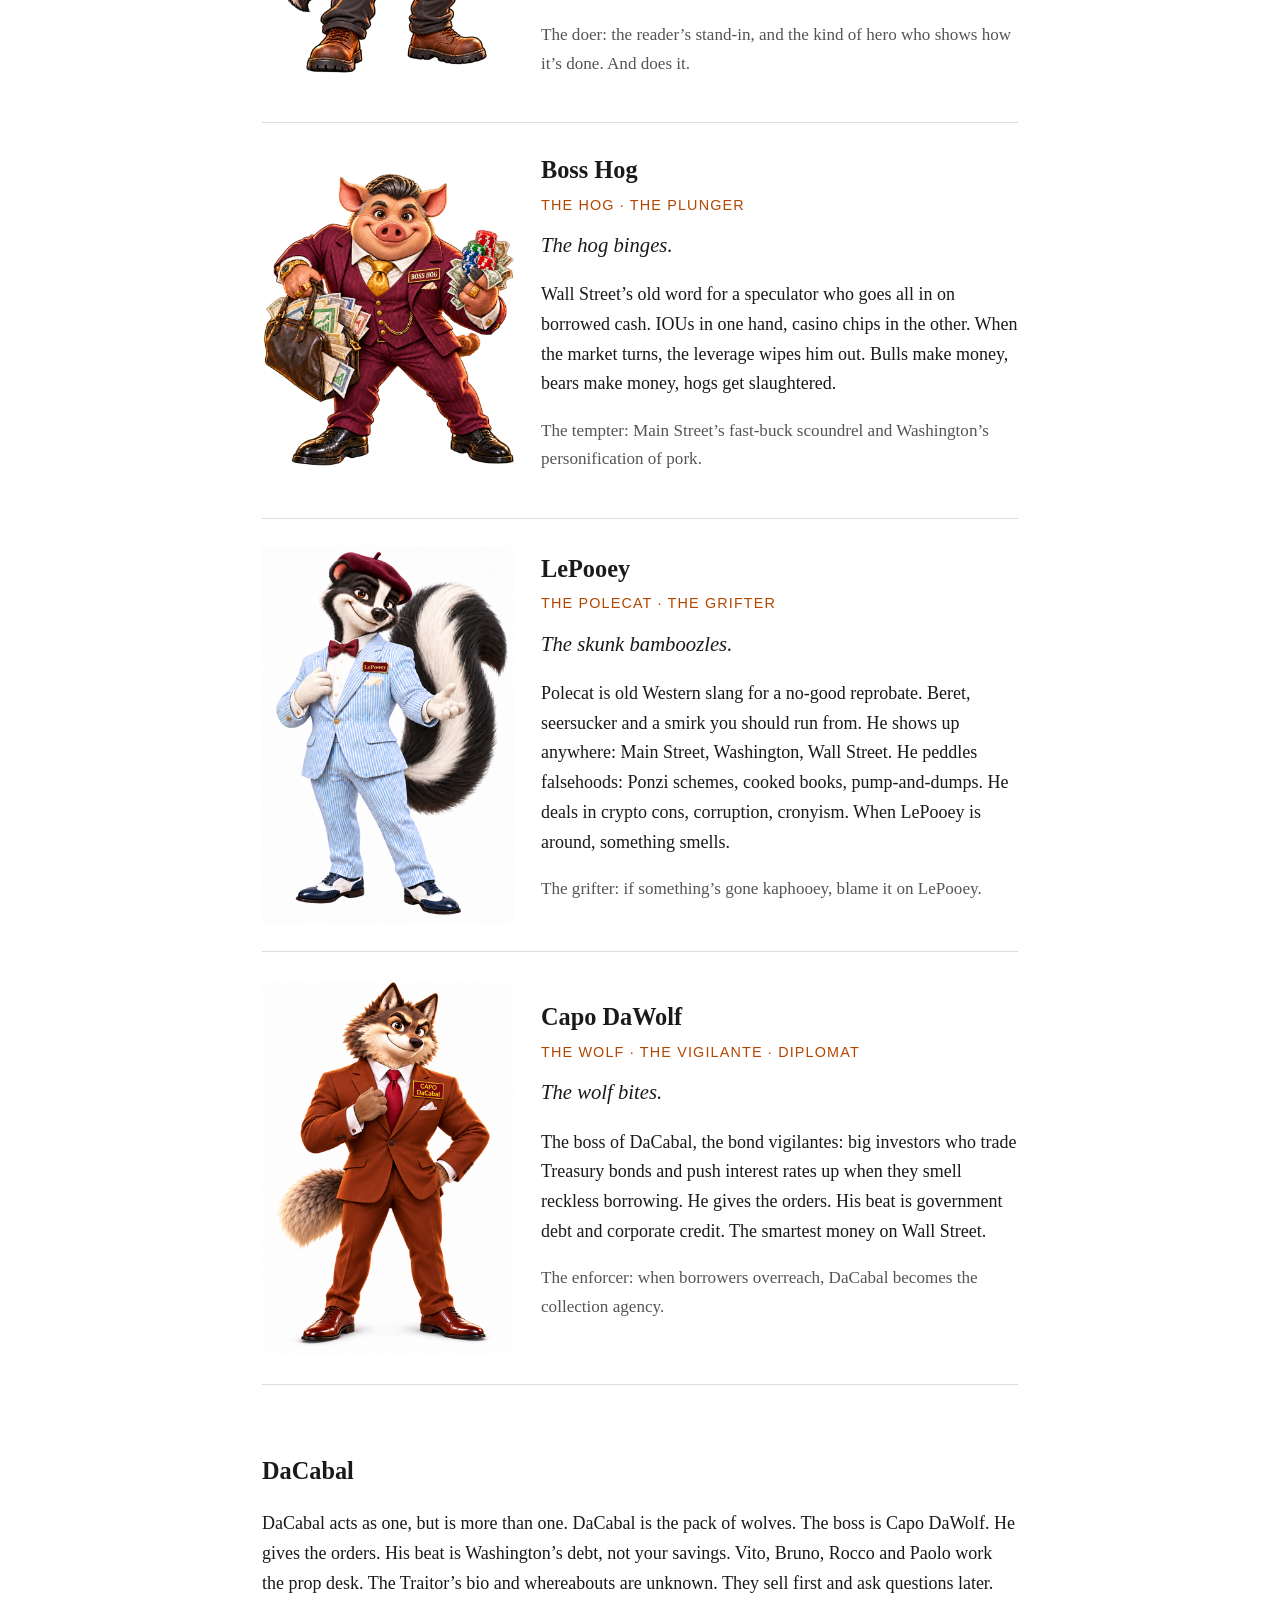
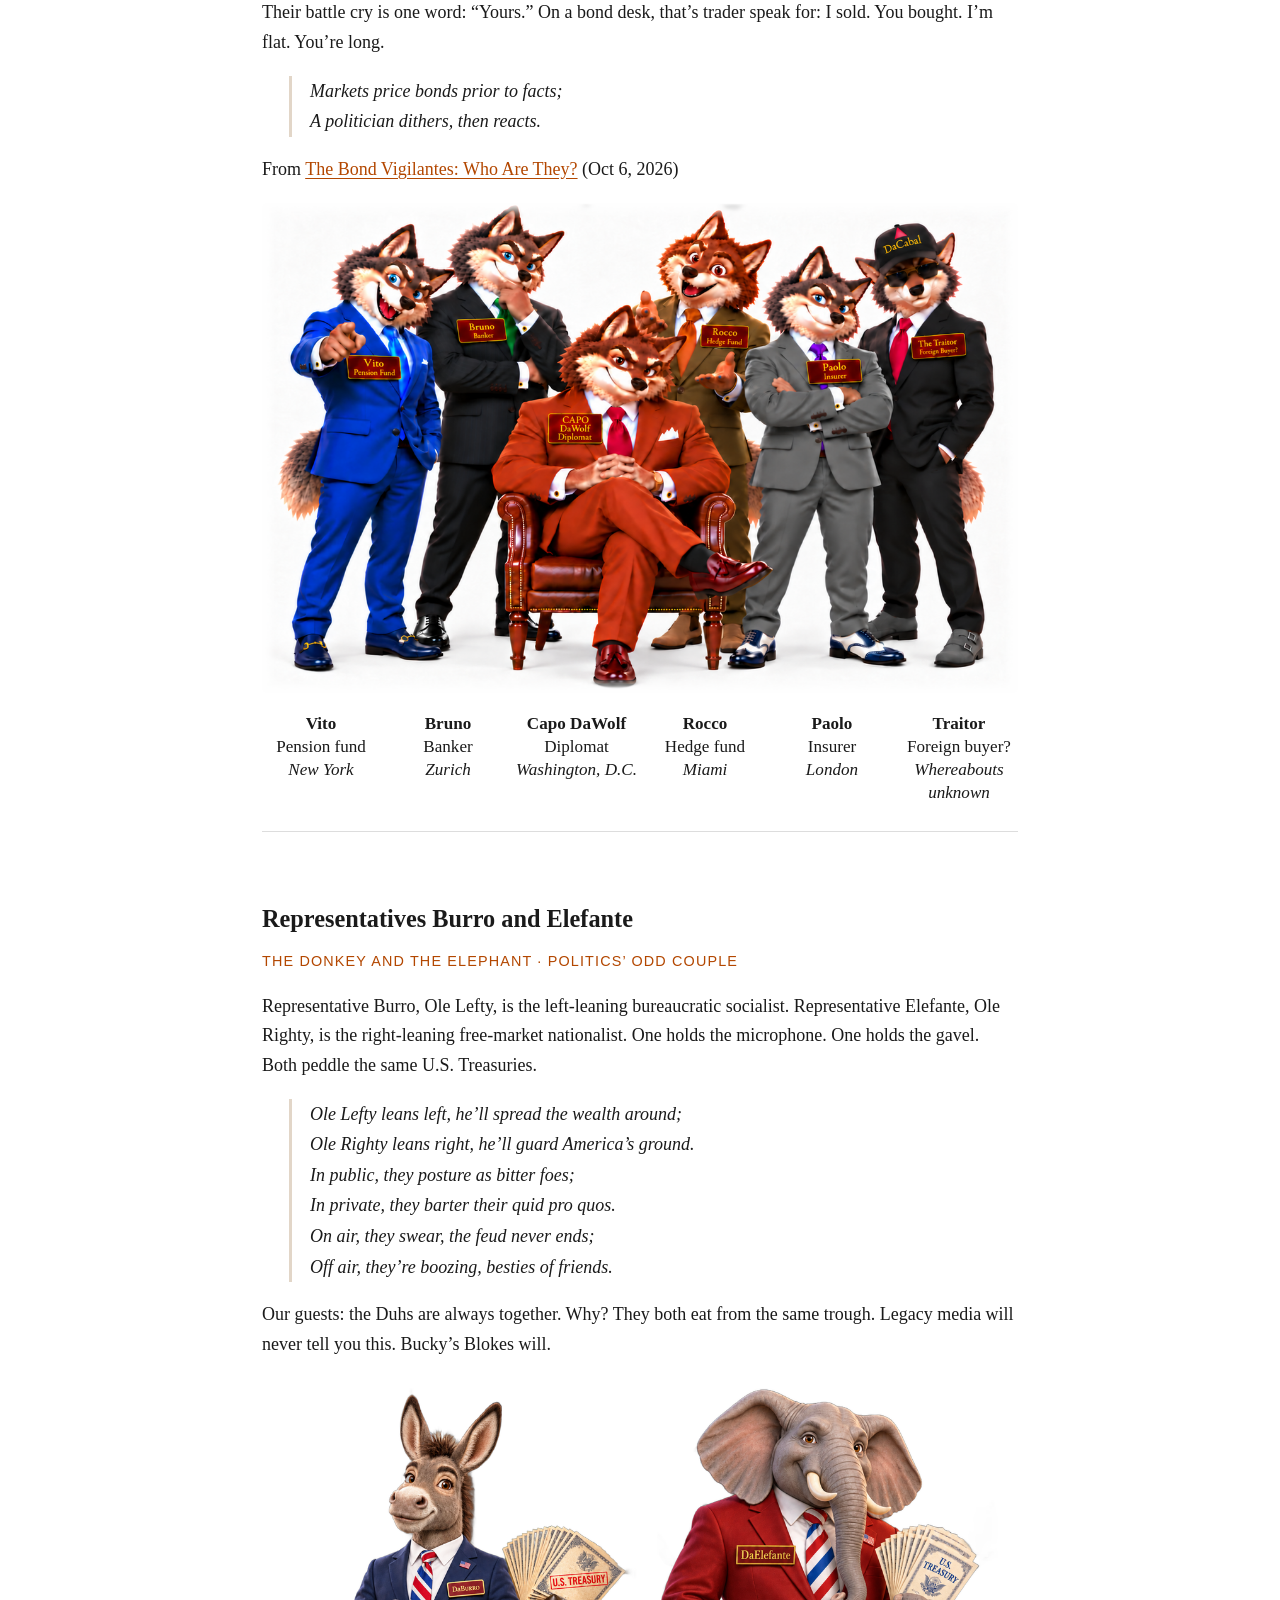
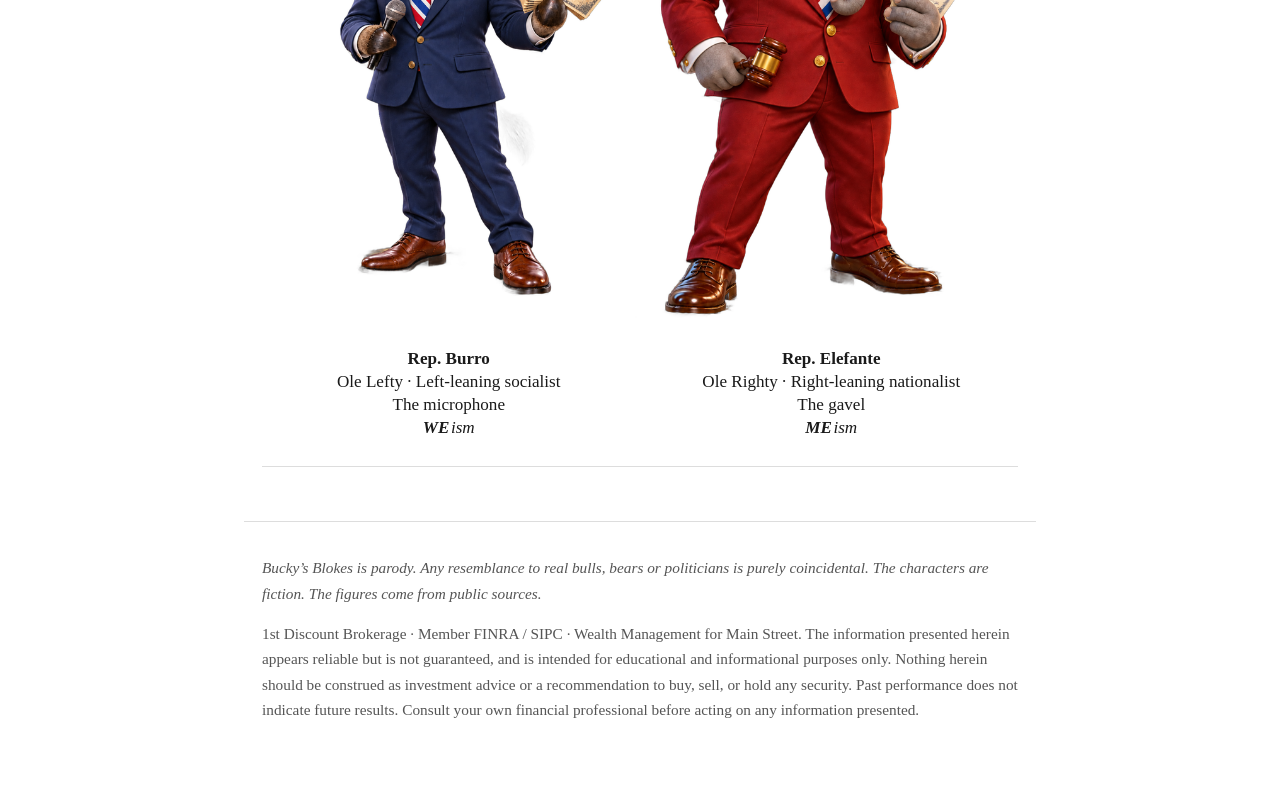
==== commit 3c871ddd: "Cast: LePooey name tag on the skunk's portrait Co-Authored-By: Claude Opus 5.5 (1M context) <noreply" ====
--- a/cast/index.html
+++ b/cast/index.html
@@ -66,7 +66,7 @@
       </div>
     </article>
     <article class="bloke" id="lephewy">
-      <img src="../assets/cast/lephewy.png?v=1" alt="A smiling skunk in a red beret, a light blue seersucker suit and a red bow tie, one paw on his lapel and the other held out, wearing a LePooey name tag." width="400" height="600">
+      <img src="../assets/cast/lephewy.png?v=3" alt="A smiling skunk in a red beret, a light blue seersucker suit and a red bow tie, one paw on his lapel and the other held out, wearing a LePooey name tag." width="400" height="600">
       <div class="bloke-text">
         <h2>LePooey</h2>
         <p class="kicker">The Polecat · The grifter</p>
